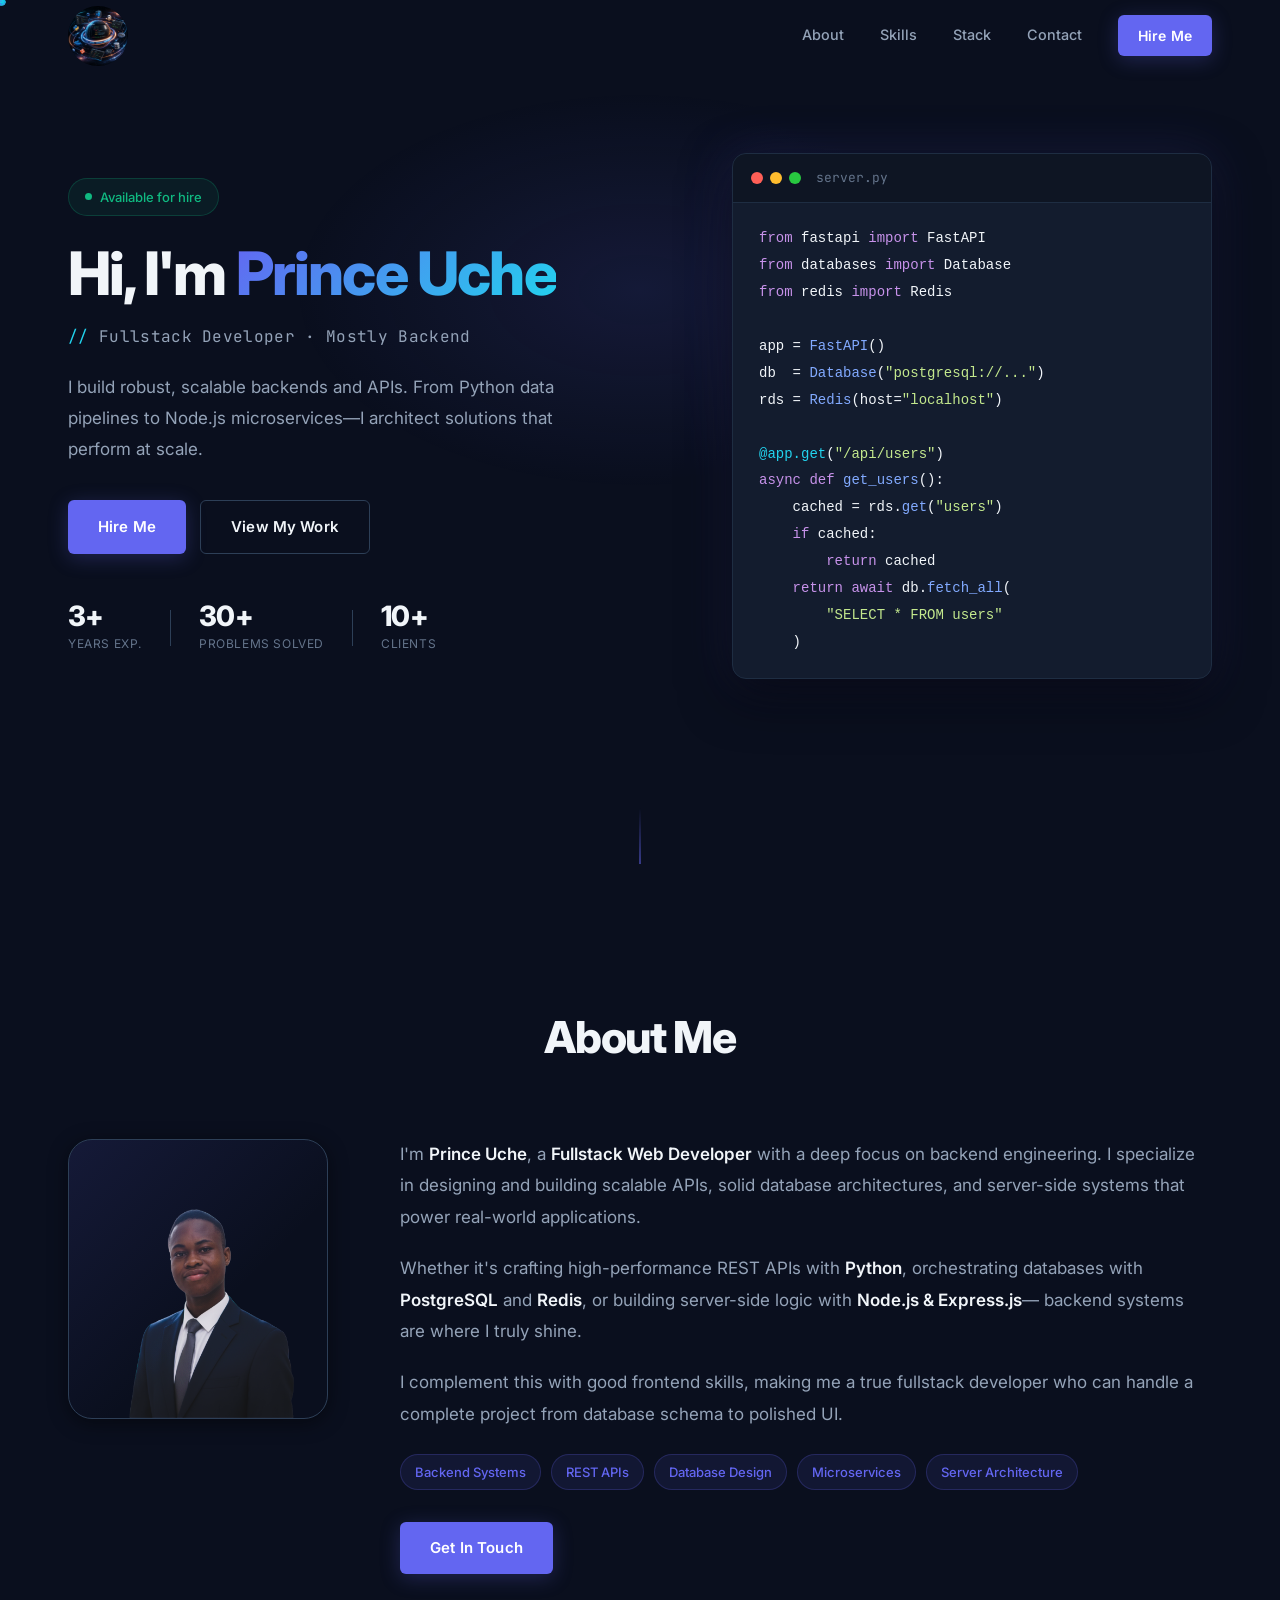
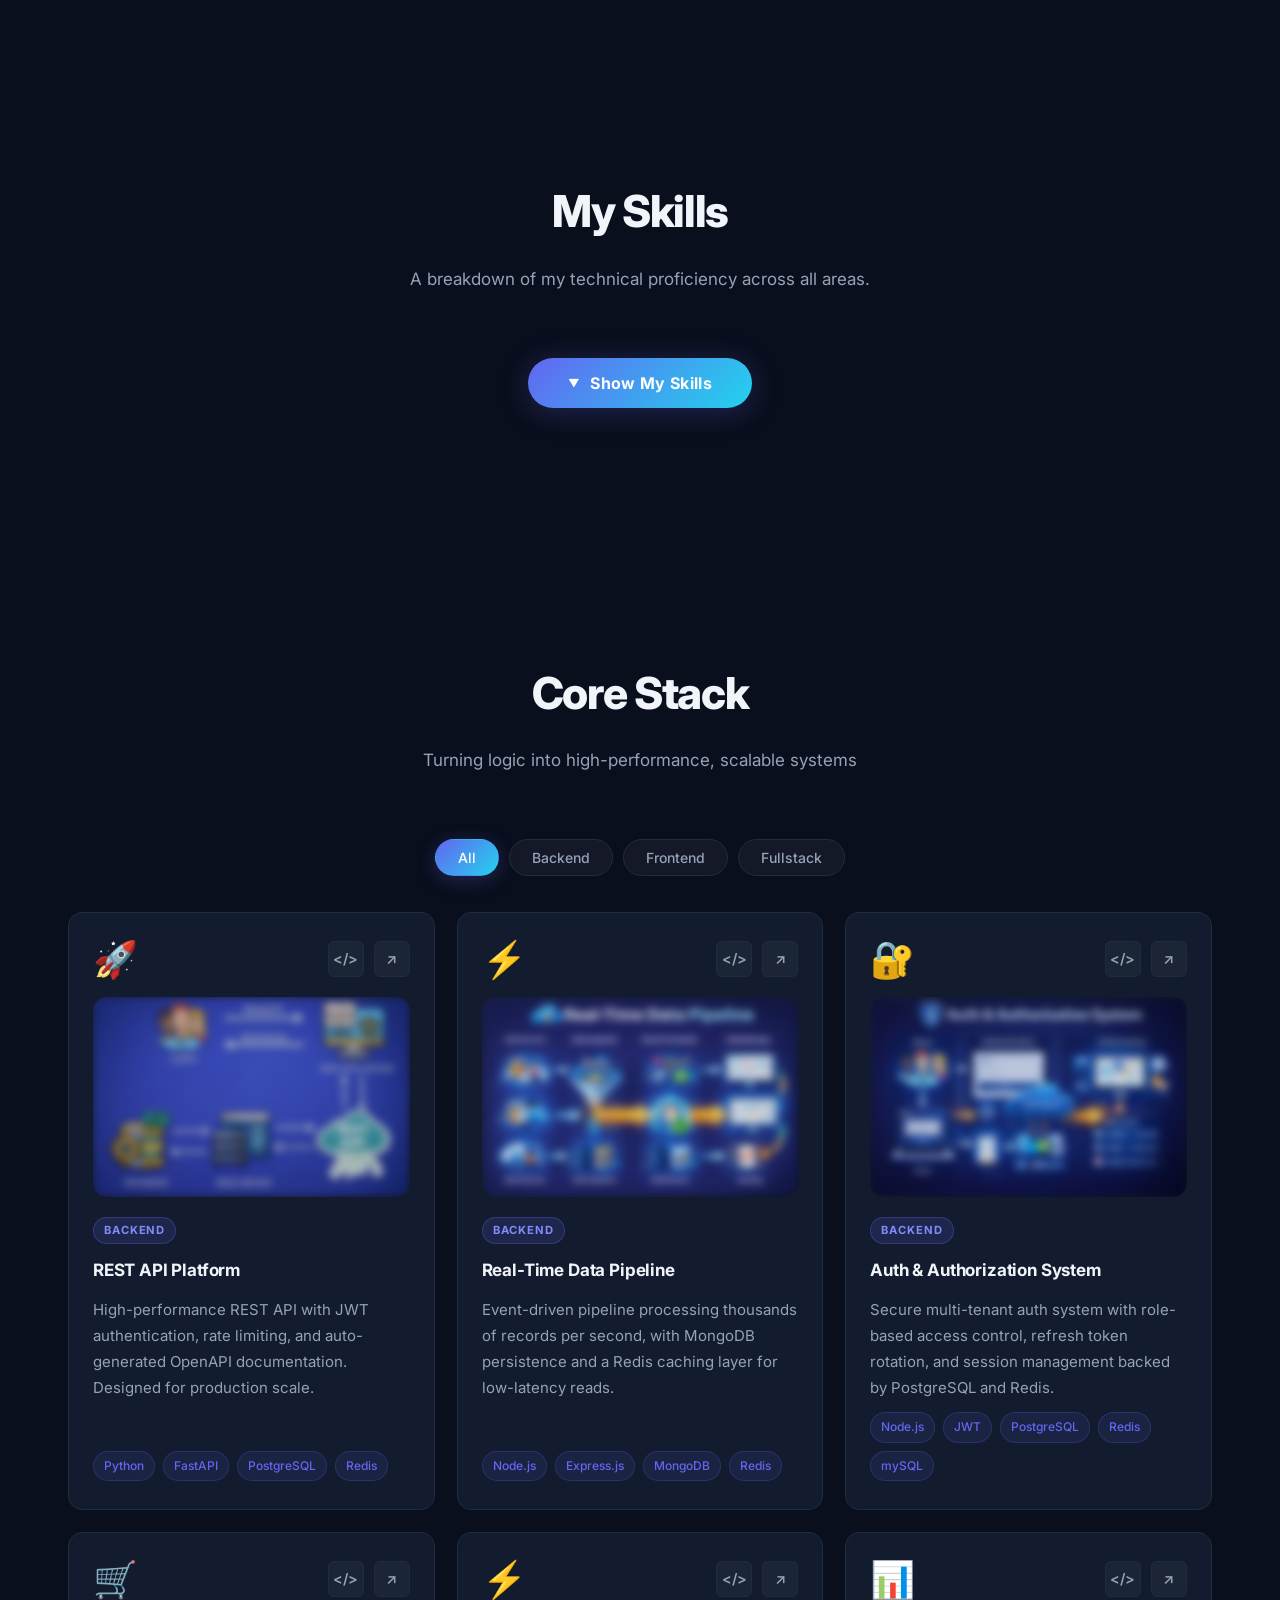
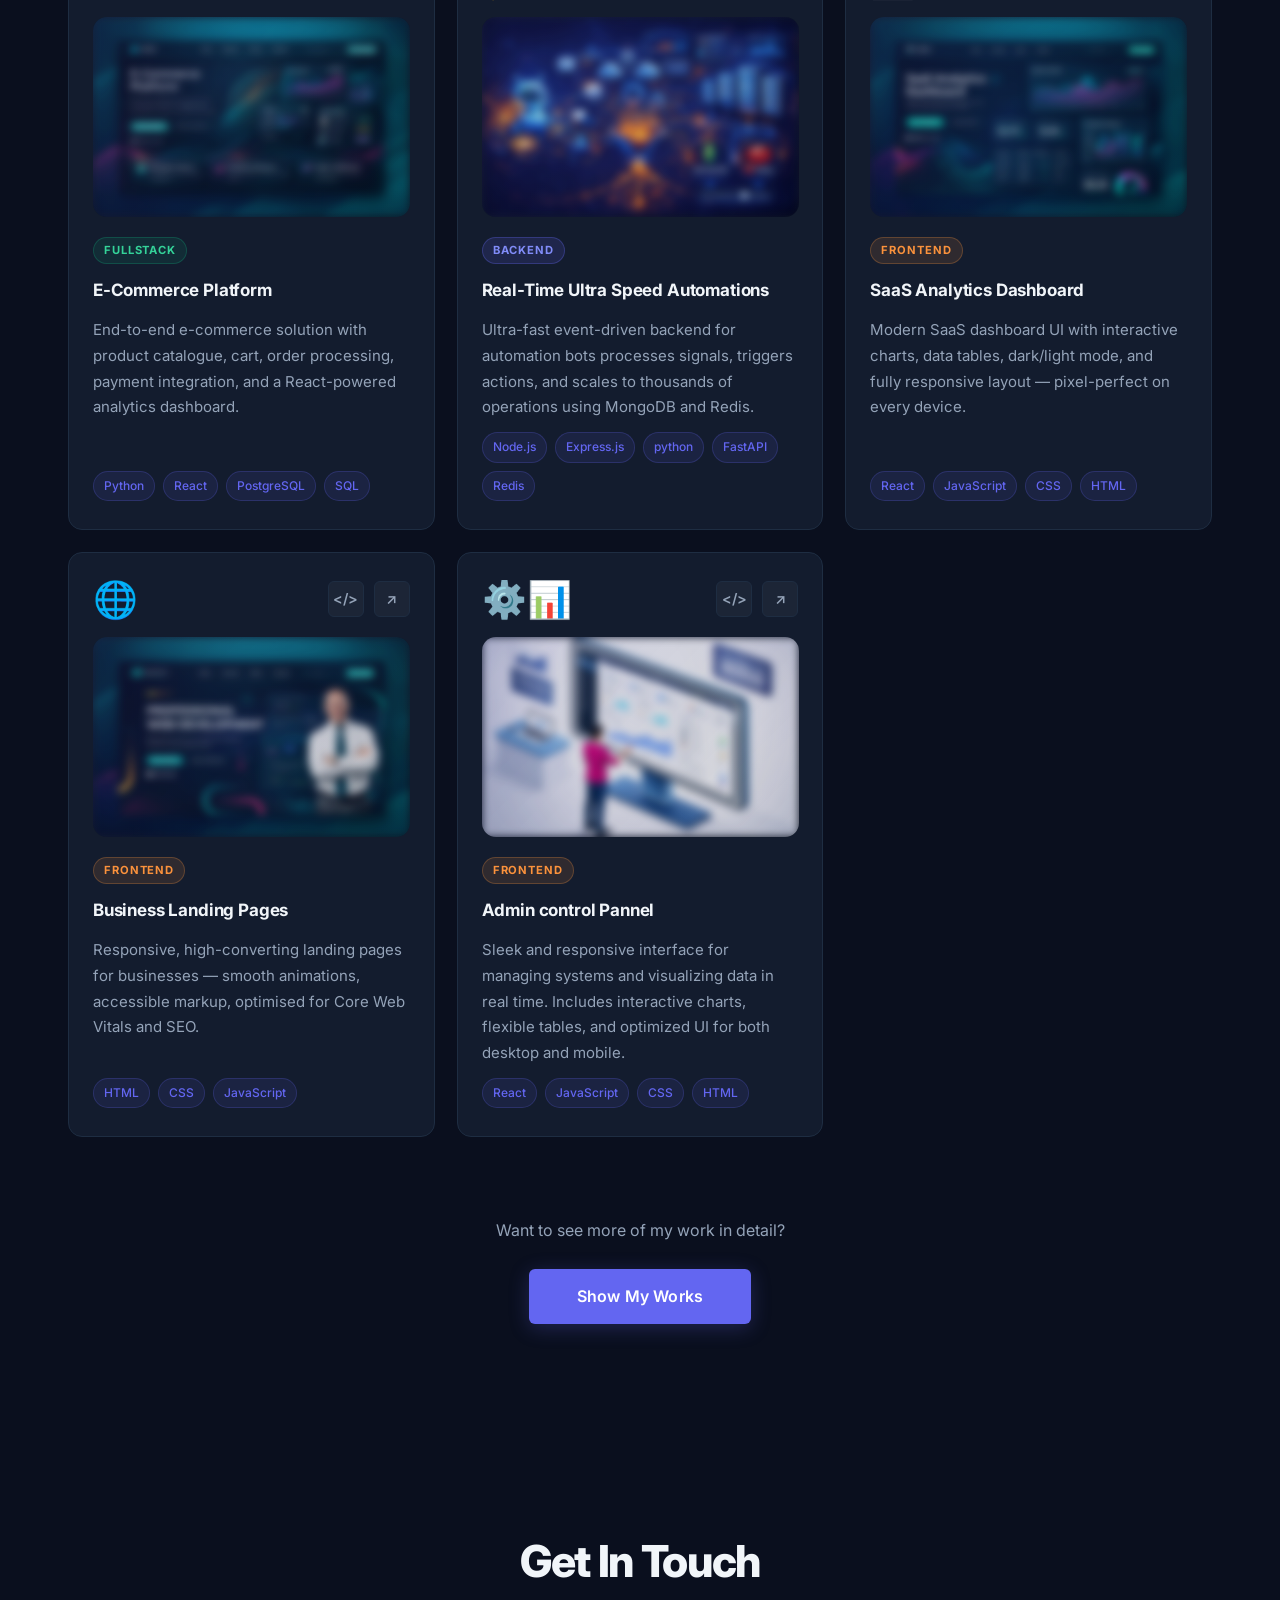
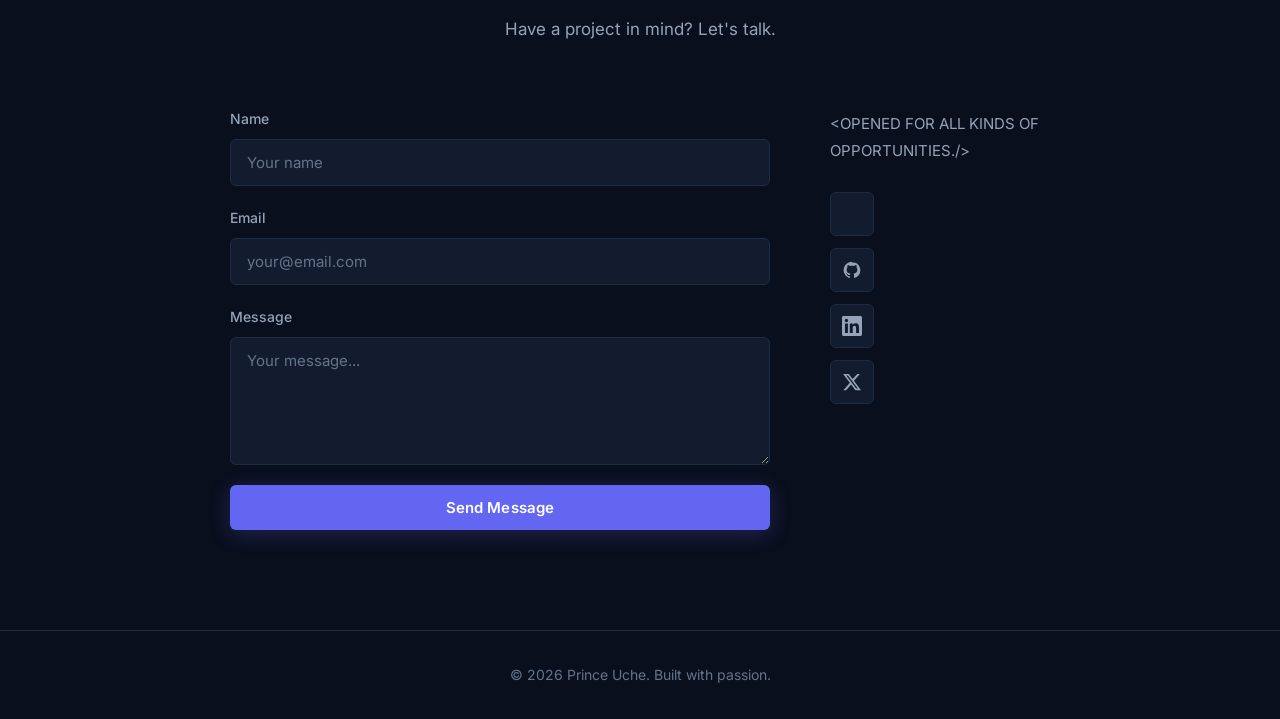
==== portfolio/index.html @ e4d20f35 "Add files via upload" ====
<!DOCTYPE html>
<html lang="en">
<head>
  <meta charset="UTF-8" />
  <meta name="viewport" content="width=device-width, initial-scale=1.0" />
  <title>Prince Uche | Fullstack Developer</title>
  <link rel="preconnect" href="https://fonts.googleapis.com" />
  <link rel="preconnect" href="https://fonts.gstatic.com" crossorigin />
  <link href="https://fonts.googleapis.com/css2?family=Inter:wght@300;400;500;600;700;800;900&family=JetBrains+Mono:wght@400;500;600&display=swap" rel="stylesheet" />
  <link rel="stylesheet" href="styles.css" />
</head>
<body>
  <!-- Blockchain Background Canvas (Full Page) -->
  <canvas id="blockchainCanvas" class="blockchain-bg" aria-hidden="true"></canvas>

  <!-- Global SVG gradient (referenced by all skill rings in the page) -->
  <svg width="0" height="0" style="position:absolute;overflow:hidden" aria-hidden="true">
    <defs>
      <linearGradient id="skillGradient" x1="0%" y1="0%" x2="100%" y2="0%">
        <stop offset="0%" stop-color="#6366F1" />
        <stop offset="100%" stop-color="#22D3EE" />
      </linearGradient>
    </defs>
  </svg>

  <!-- Toast -->
  <div class="toast" id="toast"></div>

  <!-- ======================== NAVBAR ======================== -->
  <nav class="navbar" id="navbar" role="navigation" aria-label="Main navigation">
    <div class="nav-container">
      <a href="pic/logo.png" class="nav-logo" aria-label="Home">
        <span class="logo-name"><img src="./pic/logo.png"></span><span class="logo-bracket"></span>
      </a>
      <div class="nav-links" id="navLinks">
        <a href="#about"    class="nav-link">About</a>
        <a href="#skills"   class="nav-link">Skills</a>
        <a href="#projects" class="nav-link">Stack</a>
        <a href="#contact"  class="nav-link">Contact</a>
        <a href="#contact"  class="btn btn-primary btn-sm">Hire Me</a>
      </div>
      <button class="hamburger" id="hamburger" aria-label="Toggle menu" aria-expanded="false">
        <span></span><span></span><span></span>
      </button>
    </div>
  </nav>

  <!-- ======================== HERO ======================== -->
  <section id="hero" class="hero" aria-label="Hero">
    <div class="hero-glow"    aria-hidden="true"></div>
    <div class="container hero-inner">

      <div class="hero-content">
        <div class="hero-badge">
          <span class="badge-dot" aria-hidden="true"></span>
          Available for hire
        </div>
        <h1 class="hero-title">
          Hi, I'm <span class="gradient-text">Prince Uche</span>
        </h1>
        <p class="hero-subtitle font-mono">
          <span class="text-accent">// </span>Fullstack Developer &middot; Mostly Backend
        </p>
        <p class="hero-desc">
          I build robust, scalable backends and APIs. From Python data pipelines to
          Node.js microservices&mdash;I architect solutions that perform at scale.
        </p>
        <div class="hero-actions">
          <a href="#contact"  class="btn btn-primary">Hire Me</a>
          <a href="./works.html" class="btn btn-outline">View My Work</a>
        </div>
        <div class="hero-stats">
          <div class="stat">
            <span class="stat-num">3+</span>
            <span class="stat-label">Years Exp.</span>
          </div>
          <div class="stat-divider" aria-hidden="true"></div>
          <div class="stat">
            <span class="stat-num">30+</span>
            <span class="stat-label">Problems solved</span>
          </div>
          <div class="stat-divider" aria-hidden="true"></div>
          <div class="stat">
            <span class="stat-num">10+</span>
            <span class="stat-label">Clients</span>
          </div>
        </div>
      </div>

      <div class="hero-visual" aria-hidden="true">
        <div class="code-window">
          <div class="code-header">
            <span class="dot dot-red"></span>
            <span class="dot dot-yellow"></span>
            <span class="dot dot-green"></span>
            <span class="code-filename">server.py</span>
          </div>
          <pre class="code-body"><code><span class="ck">from</span> fastapi <span class="ck">import</span> FastAPI
<span class="ck">from</span> databases <span class="ck">import</span> Database
<span class="ck">from</span> redis <span class="ck">import</span> Redis

app = <span class="cf">FastAPI</span>()
db  = <span class="cf">Database</span>(<span class="cs">"postgresql://..."</span>)
rds = <span class="cf">Redis</span>(host=<span class="cs">"localhost"</span>)

<span class="cd">@app.get</span>(<span class="cs">"/api/users"</span>)
<span class="ck">async def</span> <span class="cf">get_users</span>():
    cached = rds.<span class="cf">get</span>(<span class="cs">"users"</span>)
    <span class="ck">if</span> cached:
        <span class="ck">return</span> cached
    <span class="ck">return await</span> db.<span class="cf">fetch_all</span>(
        <span class="cs">"SELECT * FROM users"</span>
    )</code></pre>
        </div>
      </div>
    </div>
    <div class="scroll-indicator" aria-hidden="true"><span></span></div>
  </section>

  <!-- ======================== ABOUT ======================== -->
  <section id="about" class="about reveal" aria-labelledby="about-heading">
    <div class="container">
      <div class="section-header">
        <h2 class="section-title" id="about-heading">About Me</h2>
      </div>
      <div class="about-grid">
        <div class="about-avatar">
          <div class="avatar-wrapper">
            <img src="pic/profile-pic (1).png" alt="Prince Uche profile photo" />
            <div class="avatar-glow" aria-hidden="true"></div>
          </div>
        </div>
        <div class="about-content">
          <p class="about-text">
            I'm <strong>Prince Uche</strong>, a <strong>Fullstack Web Developer</strong> with a deep focus on backend
            engineering. I specialize in designing and building scalable APIs, solid database
            architectures, and server-side systems that power real-world applications.
          </p>
          <p class="about-text">
            Whether it's crafting high-performance REST APIs with <strong>Python</strong>,
            orchestrating databases with <strong>PostgreSQL</strong> and <strong>Redis</strong>,
            or building server-side logic with <strong>Node.js &amp; Express.js</strong>&mdash;
            backend systems are where I truly shine.
          </p>
          <p class="about-text">
            I complement this with good frontend skills, making me a true fullstack developer
            who can handle a complete project from database schema to polished UI.
          </p>
          <div class="about-tags">
            <span class="tag">Backend Systems</span>
            <span class="tag">REST APIs</span>
            <span class="tag">Database Design</span>
            <span class="tag">Microservices</span>
            <span class="tag">Server Architecture</span>
          </div>
          <a href="#contact" class="btn btn-primary" style="margin-top:2rem;">Get In Touch</a>
        </div>
      </div>
    </div>
  </section>

  <!-- ======================== SKILLS ======================== -->
  <section id="skills" class="skills reveal" aria-labelledby="skills-heading">
    <div class="container">
      <div class="section-header">
        <h2 class="section-title" id="skills-heading">My Skills</h2>
        <p class="section-desc">A breakdown of my technical proficiency across all areas.</p>
      </div>

      <div class="skills-toggle-wrapper">
        <button class="btn btn-toggle" id="skillsToggle" aria-expanded="false" aria-controls="skillsContainer">
          <span class="toggle-icon" aria-hidden="true">&#9660;</span>
          Show My Skills
        </button>
      </div>

      <div class="skills-container" id="skillsContainer" aria-hidden="true">

        <!-- Filter Tabs -->
        <div class="skill-filters" role="tablist" aria-label="Filter skills by category">
          <button class="skill-filter active" data-filter="all"      role="tab" aria-selected="true" >All</button>
          <button class="skill-filter"         data-filter="backend"  role="tab" aria-selected="false">Backend</button>
          <button class="skill-filter"         data-filter="database" role="tab" aria-selected="false">Database</button>
          <button class="skill-filter"         data-filter="frontend" role="tab" aria-selected="false">Frontend</button>
          <button class="skill-filter"         data-filter="framework" role="tab" aria-selected="false">Frameworks</button>
        </div>

        <!-- Skill Cards -->
        <div class="skill-cards" id="skillCards">

          <!-- ===== Backend & Languages ===== -->
          <div class="skill-card" data-category="backend" style="--i:0" aria-label="Python, 95%">
            <span class="skill-cat-badge badge-backend">Backend</span>
            <div class="skill-ring-wrap">
              <svg class="skill-ring-svg" viewBox="0 0 120 120" aria-hidden="true">
                <circle class="ring-track" cx="60" cy="60" r="50"/>
                <circle class="ring-fill"  cx="60" cy="60" r="50" data-percent="95" stroke="url(#skillGradient)"/>
              </svg>
              <div class="skill-logo">
                <img src="https://cdn.jsdelivr.net/gh/devicons/devicon@latest/icons/python/python-original.svg"
                     alt="Python" width="56" height="56" loading="lazy"/>
              </div>
            </div>
            <div class="skill-card-info">
              <span class="skill-card-name">Python</span>
              <span class="skill-card-pct">95%</span>
            </div>
          </div>

          <div class="skill-card" data-category="framework" style="--i:1" aria-label="Node.js, 89%">
            <span class="skill-cat-badge badge-framework">Framework</span>
            <div class="skill-ring-wrap">
              <svg class="skill-ring-svg" viewBox="0 0 120 120" aria-hidden="true">
                <circle class="ring-track" cx="60" cy="60" r="50"/>
                <circle class="ring-fill"  cx="60" cy="60" r="50" data-percent="89" stroke="url(#skillGradient)"/>
              </svg>
              <div class="skill-logo">
                <img src="https://cdn.jsdelivr.net/gh/devicons/devicon@latest/icons/nodejs/nodejs-original.svg"
                     alt="Node.js" width="56" height="56" loading="lazy"/>
              </div>
            </div>
            <div class="skill-card-info">
              <span class="skill-card-name">Node.js</span>
              <span class="skill-card-pct">89%</span>
            </div>
          </div>

          <div class="skill-card" data-category="framework" style="--i:2" aria-label="Express.js, 89%">
            <span class="skill-cat-badge badge-framework">Framework</span>
            <div class="skill-ring-wrap">
              <svg class="skill-ring-svg" viewBox="0 0 120 120" aria-hidden="true">
                <circle class="ring-track" cx="60" cy="60" r="50"/>
                <circle class="ring-fill"  cx="60" cy="60" r="50" data-percent="89" stroke="url(#skillGradient)"/>
              </svg>
              <div class="skill-logo logo-dark-wrap">
                <img src="https://cdn.jsdelivr.net/gh/devicons/devicon@latest/icons/express/express-original.svg"
                     alt="Express.js" width="56" height="56" class="logo-invert" loading="lazy"/>
              </div>
            </div>
            <div class="skill-card-info">
              <span class="skill-card-name">Express.js</span>
              <span class="skill-card-pct">89%</span>
            </div>
          </div>

          <div class="skill-card" data-category="backend" style="--i:3" aria-label="JavaScript, 88%">
            <span class="skill-cat-badge badge-backend">Backend</span>
            <div class="skill-ring-wrap">
              <svg class="skill-ring-svg" viewBox="0 0 120 120" aria-hidden="true">
                <circle class="ring-track" cx="60" cy="60" r="50"/>
                <circle class="ring-fill"  cx="60" cy="60" r="50" data-percent="70" stroke="url(#skillGradient)"/>
              </svg>
              <div class="skill-logo">
                <img src="https://cdn.jsdelivr.net/gh/devicons/devicon@latest/icons/php/php-original.svg"
                     alt="JavaScript" width="56" height="56" loading="lazy"/>
              </div>
            </div>
            <div class="skill-card-info">
              <span class="skill-card-name">php</span>
              <span class="skill-card-pct">70%</span>
            </div>
          </div>

          <div class="skill-card" data-category="backend" style="--i:3" aria-label="JavaScript, 88%">
            <span class="skill-cat-badge badge-backend">Backend</span>
            <div class="skill-ring-wrap">
              <svg class="skill-ring-svg" viewBox="0 0 120 120" aria-hidden="true">
                <circle class="ring-track" cx="60" cy="60" r="50"/>
                <circle class="ring-fill"  cx="60" cy="60" r="50" data-percent="88" stroke="url(#skillGradient)"/>
              </svg>
              <div class="skill-logo">
                <img src="https://cdn.jsdelivr.net/gh/devicons/devicon@latest/icons/javascript/javascript-original.svg"
                     alt="JavaScript" width="56" height="56" loading="lazy"/>
              </div>
            </div>
            <div class="skill-card-info">
              <span class="skill-card-name">JavaScript</span>
              <span class="skill-card-pct">88%</span>
            </div>
          </div>

          <div class="skill-card" data-category="backend" style="--i:3" aria-label="JavaScript, 88%">
            <span class="skill-cat-badge badge-backend">Backend</span>
            <div class="skill-ring-wrap">
              <svg class="skill-ring-svg" viewBox="0 0 120 120" aria-hidden="true">
                <circle class="ring-track" cx="60" cy="60" r="50"/>
                <circle class="ring-fill"  cx="60" cy="60" r="50" data-percent="70" stroke="url(#skillGradient)"/>
              </svg>
              <div class="skill-logo">
                <img src="https://cdn.jsdelivr.net/gh/devicons/devicon@latest/icons/rust/rust-original.svg"
                     alt="JavaScript" width="56" height="56" loading="lazy"/>
              </div>
            </div>
            <div class="skill-card-info">
              <span class="skill-card-name">Rust</span>
              <span class="skill-card-pct">70%</span>
            </div>
          </div>

          <!-- ===== Databases ===== -->
          <div class="skill-card" data-category="database" style="--i:4" aria-label="SQL, 100%">
            <span class="skill-cat-badge badge-database">Database</span>
            <div class="skill-ring-wrap">
              <svg class="skill-ring-svg" viewBox="0 0 120 120" aria-hidden="true">
                <circle class="ring-track" cx="60" cy="60" r="50"/>
                <circle class="ring-fill"  cx="60" cy="60" r="50" data-percent="100" stroke="url(#skillGradient)"/>
              </svg>
              <div class="skill-logo">
                <!-- Inline SVG database-cylinder icon for generic SQL -->
                <svg class="sql-db-icon" xmlns="http://www.w3.org/2000/svg" viewBox="0 0 56 56" width="56" height="56" aria-label="SQL Database icon">
                  <defs>
                    <linearGradient id="sqlDbGrad" x1="0%" y1="0%" x2="0%" y2="100%">
                      <stop offset="0%"   stop-color="#5DADE2"/>
                      <stop offset="100%" stop-color="#1a5276"/>
                    </linearGradient>
                  </defs>
                  <!-- Cylinder body -->
                  <rect x="5" y="14" width="46" height="30" rx="2" fill="url(#sqlDbGrad)"/>
                  <!-- Top cap -->
                  <ellipse cx="28" cy="14" rx="23" ry="6.5" fill="#7EC8E3"/>
                  <!-- Mid rings -->
                  <ellipse cx="28" cy="25" rx="23" ry="5.5" fill="none" stroke="rgba(255,255,255,0.25)" stroke-width="1.5"/>
                  <ellipse cx="28" cy="35" rx="23" ry="5.5" fill="none" stroke="rgba(255,255,255,0.25)" stroke-width="1.5"/>
                  <!-- Bottom cap -->
                  <ellipse cx="28" cy="44" rx="23" ry="6.5" fill="#2471A3"/>
                </svg>
              </div>
            </div>
            <div class="skill-card-info">
              <span class="skill-card-name">SQL</span>
              <span class="skill-card-pct">100%</span>
            </div>
          </div>

          <div class="skill-card" data-category="database" style="--i:5" aria-label="PostgreSQL, 97%">
            <span class="skill-cat-badge badge-database">Database</span>
            <div class="skill-ring-wrap">
              <svg class="skill-ring-svg" viewBox="0 0 120 120" aria-hidden="true">
                <circle class="ring-track" cx="60" cy="60" r="50"/>
                <circle class="ring-fill"  cx="60" cy="60" r="50" data-percent="97" stroke="url(#skillGradient)"/>
              </svg>
              <div class="skill-logo">
                <img src="https://cdn.jsdelivr.net/gh/devicons/devicon@latest/icons/postgresql/postgresql-original.svg"
                     alt="PostgreSQL" width="56" height="56" loading="lazy"/>
              </div>
            </div>
            <div class="skill-card-info">
              <span class="skill-card-name">PostgreSQL</span>
              <span class="skill-card-pct">97%</span>
            </div>
          </div>

          <div class="skill-card" data-category="database" style="--i:6" aria-label="MongoDB, 90%">
            <span class="skill-cat-badge badge-database">Database</span>
            <div class="skill-ring-wrap">
              <svg class="skill-ring-svg" viewBox="0 0 120 120" aria-hidden="true">
                <circle class="ring-track" cx="60" cy="60" r="50"/>
                <circle class="ring-fill"  cx="60" cy="60" r="50" data-percent="90" stroke="url(#skillGradient)"/>
              </svg>
              <div class="skill-logo">
                <img src="https://cdn.jsdelivr.net/gh/devicons/devicon@latest/icons/mongodb/mongodb-original.svg"
                     alt="MongoDB" width="56" height="56" loading="lazy"/>
              </div>
            </div>
            <div class="skill-card-info">
              <span class="skill-card-name">MongoDB</span>
              <span class="skill-card-pct">90%</span>
            </div>
          </div>

          <div class="skill-card" data-category="database" style="--i:7" aria-label="Redis, 80%">
            <span class="skill-cat-badge badge-database">Database</span>
            <div class="skill-ring-wrap">
              <svg class="skill-ring-svg" viewBox="0 0 120 120" aria-hidden="true">
                <circle class="ring-track" cx="60" cy="60" r="50"/>
                <circle class="ring-fill"  cx="60" cy="60" r="50" data-percent="80" stroke="url(#skillGradient)"/>
              </svg>
              <div class="skill-logo">
                <img src="https://cdn.jsdelivr.net/gh/devicons/devicon@latest/icons/redis/redis-original.svg"
                     alt="Redis" width="56" height="56" loading="lazy"/>
              </div>
            </div>
            <div class="skill-card-info">
              <span class="skill-card-name">Redis</span>
              <span class="skill-card-pct">80%</span>
            </div>
          </div>

          <div class="skill-card" data-category="database" style="--i:7" aria-label="Redis, 80%">
            <span class="skill-cat-badge badge-database">Database</span>
            <div class="skill-ring-wrap">
              <svg class="skill-ring-svg" viewBox="0 0 120 120" aria-hidden="true">
                <circle class="ring-track" cx="60" cy="60" r="50"/>
                <circle class="ring-fill"  cx="60" cy="60" r="50" data-percent="96" stroke="url(#skillGradient)"/>
              </svg>
              <div class="skill-logo">
                <img src="https://cdn.jsdelivr.net/gh/devicons/devicon@latest/icons/mysql/mysql-original.svg"
                     alt="Redis" width="56" height="56" loading="lazy"/>
              </div>
            </div>
            <div class="skill-card-info">
              <span class="skill-card-name">mySQL</span>
              <span class="skill-card-pct">96%</span>
            </div>
          </div>

          <!-- ===== Frontend ===== -->
          <div class="skill-card" data-category="frontend" style="--i:8" aria-label="HTML, 97%">
            <span class="skill-cat-badge badge-frontend">Frontend</span>
            <div class="skill-ring-wrap">
              <svg class="skill-ring-svg" viewBox="0 0 120 120" aria-hidden="true">
                <circle class="ring-track" cx="60" cy="60" r="50"/>
                <circle class="ring-fill"  cx="60" cy="60" r="50" data-percent="97" stroke="url(#skillGradient)"/>
              </svg>
              <div class="skill-logo">
                <img src="https://cdn.jsdelivr.net/gh/devicons/devicon@latest/icons/html5/html5-original.svg"
                     alt="HTML" width="56" height="56" loading="lazy"/>
              </div>
            </div>
            <div class="skill-card-info">
              <span class="skill-card-name">HTML</span>
              <span class="skill-card-pct">97%</span>
            </div>
          </div>

          <div class="skill-card" data-category="frontend" style="--i:9" aria-label="CSS, 91%">
            <span class="skill-cat-badge badge-frontend">Frontend</span>
            <div class="skill-ring-wrap">
              <svg class="skill-ring-svg" viewBox="0 0 120 120" aria-hidden="true">
                <circle class="ring-track" cx="60" cy="60" r="50"/>
                <circle class="ring-fill"  cx="60" cy="60" r="50" data-percent="91" stroke="url(#skillGradient)"/>
              </svg>
              <div class="skill-logo">
                <img src="https://cdn.jsdelivr.net/gh/devicons/devicon@latest/icons/css3/css3-original.svg"
                     alt="CSS" width="56" height="56" loading="lazy"/>
              </div>
            </div>
            <div class="skill-card-info">
              <span class="skill-card-name">CSS</span>
              <span class="skill-card-pct">86%</span>
            </div>
          </div>

          <div class="skill-card" data-category="framework" style="--i:10" aria-label="React, 88%">
            <span class="skill-cat-badge badge-framework">Framework</span>
            <div class="skill-ring-wrap">
              <svg class="skill-ring-svg" viewBox="0 0 120 120" aria-hidden="true">
                <circle class="ring-track" cx="60" cy="60" r="50"/>
                <circle class="ring-fill"  cx="60" cy="60" r="50" data-percent="88" stroke="url(#skillGradient)"/>
              </svg>
              <div class="skill-logo">
                <img src="https://cdn.jsdelivr.net/gh/devicons/devicon@latest/icons/react/react-original.svg"
                     alt="React" width="56" height="56" class="logo-react" loading="lazy"/>
              </div>
            </div>
            <div class="skill-card-info">
              <span class="skill-card-name">React</span>
              <span class="skill-card-pct">88%</span>
            </div>
          </div>

          <div class="skill-card" data-category="framework" style="--i:11" aria-label="FastAPI, 85%">
            <span class="skill-cat-badge badge-framework">Framework</span>
            <div class="skill-ring-wrap">
              <svg class="skill-ring-svg" viewBox="0 0 120 120" aria-hidden="true">
                <circle class="ring-track" cx="60" cy="60" r="50"/>
                <circle class="ring-fill"  cx="60" cy="60" r="50" data-percent="85" stroke="url(#skillGradient)"/>
              </svg>
              <div class="skill-logo">
                <img src="https://cdn.jsdelivr.net/gh/devicons/devicon@latest/icons/fastapi/fastapi-original.svg"
                     alt="FastAPI" width="56" height="56" loading="lazy"/>
              </div>
            </div>
            <div class="skill-card-info">
              <span class="skill-card-name">FastAPI</span>
              <span class="skill-card-pct">85%</span>
            </div>
          </div>

          <div class="skill-card" data-category="framework" style="--i:12" aria-label="Azure, 78%">
            <span class="skill-cat-badge badge-framework">Framework</span>
            <div class="skill-ring-wrap">
              <svg class="skill-ring-svg" viewBox="0 0 120 120" aria-hidden="true">
                <circle class="ring-track" cx="60" cy="60" r="50"/>
                <circle class="ring-fill"  cx="60" cy="60" r="50" data-percent="78" stroke="url(#skillGradient)"/>
              </svg>
              <div class="skill-logo">
                <img src="https://cdn.jsdelivr.net/gh/devicons/devicon@latest/icons/azure/azure-original.svg"
                     alt="Azure" width="56" height="56" loading="lazy"/>
              </div>
            </div>
            <div class="skill-card-info">
              <span class="skill-card-name">Azure</span>
              <span class="skill-card-pct">78%</span>
            </div>
          </div>

          <div class="skill-card" data-category="framework" style="--i:13" aria-label="Tokio, 72%">
            <span class="skill-cat-badge badge-framework">Framework</span>
            <div class="skill-ring-wrap">
              <svg class="skill-ring-svg" viewBox="0 0 120 120" aria-hidden="true">
                <circle class="ring-track" cx="60" cy="60" r="50"/>
                <circle class="ring-fill"  cx="60" cy="60" r="50" data-percent="72" stroke="url(#skillGradient)"/>
              </svg>
              <div class="skill-logo">
                <img src="https://cdn.jsdelivr.net/gh/devicons/devicon@latest/icons/rust/rust-original.svg"
                     alt="Tokio" width="56" height="56" loading="lazy"/>
              </div>
            </div>
            <div class="skill-card-info">
              <span class="skill-card-name">Tokio</span>
              <span class="skill-card-pct">72%</span>
            </div>
          </div>

        </div><!-- /#skillCards -->
      </div><!-- /#skillsContainer -->
    </div>
  </section>

  <!-- ======================== Stacks ======================== -->
  <section id="projects" class="projects reveal" aria-labelledby="projects-heading">
    <div class="container">
      <div class="section-header">
        <h2 class="section-title" id="projects-heading">Core Stack</h2>
        <p class="section-desc">Turning logic into high-performance, scalable systems</p>
      </div>

      <!-- Project Filter Tabs -->
      <div class="project-filters" role="tablist" aria-label="Filter projects by type">
        <button class="project-filter active" data-filter="all"       role="tab" aria-selected="true" >All</button>
        <button class="project-filter"         data-filter="backend"  role="tab" aria-selected="false">Backend</button>
        <button class="project-filter"         data-filter="frontend" role="tab" aria-selected="false">Frontend</button>
        <button class="project-filter"         data-filter="fullstack"role="tab" aria-selected="false">Fullstack</button>
      </div>

      <div class="projects-grid" id="projectsGrid">

        <!-- ===== BACKEND ===== -->
        <article class="project-card" data-category="backend">
          <div class="project-header">
            <span class="project-icon" aria-hidden="true">🚀</span>
            <div class="project-links">
              <a href="#" class="project-link" title="View source code" aria-label="Source code">&lt;/&gt;</a>
              <a href="#" class="project-link" title="Live demo"        aria-label="Live demo">↗</a>
            </div>
          </div>
          <div class="project-img">
            <img src="pic/restapi.png" alt="">
          </div>
          <span class="project-category-badge backend-proj">Backend</span>
          <h3 class="project-title">REST API Platform</h3>
          <p class="project-desc">
            High-performance REST API with JWT authentication, rate limiting, and
            auto-generated OpenAPI documentation. Designed for production scale.
          </p>
          <div class="project-tags">
            <span class="tag tag-sm">Python</span>
            <span class="tag tag-sm">FastAPI</span>
            <span class="tag tag-sm">PostgreSQL</span>
            <span class="tag tag-sm">Redis</span>
          </div>
        </article>

        <article class="project-card" data-category="backend">
          <div class="project-header">
            <span class="project-icon" aria-hidden="true">⚡</span>
            <div class="project-links">
              <a href="#" class="project-link" title="View source code" aria-label="Source code">&lt;/&gt;</a>
              <a href="#" class="project-link" title="Live demo"        aria-label="Live demo">↗</a>
            </div>
          </div>
          <div class="project-img">
            <img src="pic/data-pipeline.png" alt="">
          </div>
          <span class="project-category-badge backend-proj">Backend</span>
          <h3 class="project-title">Real-Time Data Pipeline</h3>
          <p class="project-desc">
            Event-driven pipeline processing thousands of records per second,
            with MongoDB persistence and a Redis caching layer for low-latency reads.
          </p>
          <div class="project-tags">
            <span class="tag tag-sm">Node.js</span>
            <span class="tag tag-sm">Express.js</span>
            <span class="tag tag-sm">MongoDB</span>
            <span class="tag tag-sm">Redis</span>
          </div>
        </article>

        <article class="project-card" data-category="backend">
          <div class="project-header">
            <span class="project-icon" aria-hidden="true">🔐</span>
            <div class="project-links">
              <a href="#" class="project-link" title="View source code" aria-label="Source code">&lt;/&gt;</a>
              <a href="#" class="project-link" title="Live demo"        aria-label="Live demo">↗</a>
            </div>
          </div>
          <div class="project-img">
            <img src="pic/auth.png" alt="">
          </div>
          <span class="project-category-badge backend-proj">Backend</span>
          <h3 class="project-title">Auth &amp; Authorization System</h3>
          <p class="project-desc">
            Secure multi-tenant auth system with role-based access control, refresh
            token rotation, and session management backed by PostgreSQL and Redis.
          </p>
          <div class="project-tags">
            <span class="tag tag-sm">Node.js</span>
            <span class="tag tag-sm">JWT</span>
            <span class="tag tag-sm">PostgreSQL</span>
            <span class="tag tag-sm">Redis</span>
            <span class="tag tag-sm">mySQL</span>
          </div>
        </article>

        <!-- ===== FULLSTACK ===== -->
        <article class="project-card" data-category="fullstack">
          <div class="project-header">
            <span class="project-icon" aria-hidden="true">🛒</span>
            <div class="project-links">
              <a href="#" class="project-link" title="View source code" aria-label="Source code">&lt;/&gt;</a>
              <a href="#" class="project-link" title="Live demo"        aria-label="Live demo">↗</a>
            </div>
          </div>
          <div class="project-img">
            <img src="pic/e-corme.png" alt="">
          </div>
          <span class="project-category-badge fullstack-proj">Fullstack</span>
          <h3 class="project-title">E-Commerce Platform</h3>
          <p class="project-desc">
            End-to-end e-commerce solution with product catalogue, cart, order
            processing, payment integration, and a React-powered analytics dashboard.
          </p>
          <div class="project-tags">
            <span class="tag tag-sm">Python</span>
            <span class="tag tag-sm">React</span>
            <span class="tag tag-sm">PostgreSQL</span>
            <span class="tag tag-sm">SQL</span>
          </div>
        </article>
        <article class="project-card" data-category="backend">
          <div class="project-header">
            <span class="project-icon" aria-hidden="true">⚡</span>
            <div class="project-links">
              <a href="#" class="project-link" title="View source code" aria-label="Source code">&lt;/&gt;</a>
              <a href="#" class="project-link" title="Live demo"        aria-label="Live demo">↗</a>
            </div>
          </div>
          <div class="project-img">
            <img src="pic/bot.png" alt="">
          </div>
          <span class="project-category-badge backend-proj">Backend</span>
          <h3 class="project-title">Real-Time Ultra Speed Automations</h3>
          <p class="project-desc">
           Ultra-fast event-driven backend for automation bots processes signals, triggers actions, and scales to thousands of operations using MongoDB and Redis.
          </p>
          <div class="project-tags">
            <span class="tag tag-sm">Node.js</span>
            <span class="tag tag-sm">Express.js</span>
            <span class="tag tag-sm">python</span>
            <span class="tag tag-sm">FastAPI</span>
            <span class="tag tag-sm">Redis</span>
          </div>
        </article>

        <!-- ===== FRONTEND ===== -->
        <article class="project-card" data-category="frontend">
          <div class="project-header">
            <span class="project-icon" aria-hidden="true">📊</span>
            <div class="project-links">
              <a href="#" class="project-link" title="View source code" aria-label="Source code">&lt;/&gt;</a>
              <a href="#" class="project-link" title="Live demo"        aria-label="Live demo">↗</a>
            </div>
          </div>
          <div class="project-img">
            <img src="pic/sas-analysis.png" alt="">
          </div>
          <span class="project-category-badge frontend-proj">Frontend</span>
          <h3 class="project-title">SaaS Analytics Dashboard</h3>
          <p class="project-desc">
            Modern SaaS dashboard UI with interactive charts, data tables, dark/light
            mode, and fully responsive layout — pixel-perfect on every device.
          </p>
          <div class="project-tags">
            <span class="tag tag-sm">React</span>
            <span class="tag tag-sm">JavaScript</span>
            <span class="tag tag-sm">CSS</span>
            <span class="tag tag-sm">HTML</span>
          </div>
        </article>

        <article class="project-card" data-category="frontend">
          <div class="project-header">
            <span class="project-icon" aria-hidden="true">🌐</span>
            <div class="project-links">
              <a href="#" class="project-link" title="View source code" aria-label="Source code">&lt;/&gt;</a>
              <a href="#" class="project-link" title="Live demo"        aria-label="Live demo">↗</a>
            </div>
          </div>
          <div class="project-img">
            <img src="pic/landing-page1.png" alt="">
          </div>
          <span class="project-category-badge frontend-proj">Frontend</span>
          <h3 class="project-title">Business Landing Pages</h3>
          <p class="project-desc">
            Responsive, high-converting landing pages for businesses — smooth
            animations, accessible markup, optimised for Core Web Vitals and SEO.
          </p>
          <div class="project-tags">
            <span class="tag tag-sm">HTML</span>
            <span class="tag tag-sm">CSS</span>
            <span class="tag tag-sm">JavaScript</span>
          </div>
        </article>
        <article class="project-card" data-category="frontend">
          <div class="project-header">
            <span class="project-icon" aria-hidden="true">⚙️📊</span>
            <div class="project-links">
              <a href="#" class="project-link" title="View source code" aria-label="Source code">&lt;/&gt;</a>
              <a href="#" class="project-link" title="Live demo"        aria-label="Live demo">↗</a>
            </div>
          </div>
          <div class="project-img">
            <img src="pic/admin-panel.png" alt="">
          </div>
          <span class="project-category-badge frontend-proj">Frontend</span>
          <h3 class="project-title">Admin control Pannel</h3>
          <p class="project-desc">
           Sleek and responsive interface for managing systems and visualizing data in real time.
            Includes interactive charts, flexible tables, and optimized UI for both desktop and mobile.
          </p>
          <div class="project-tags">
            <span class="tag tag-sm">React</span>
            <span class="tag tag-sm">JavaScript</span>
            <span class="tag tag-sm">CSS</span>
            <span class="tag tag-sm">HTML</span>
          </div>
        </article>


      </div><!-- /#projectsGrid -->

      <!-- Show My Works CTA -->
      <div class="projects-cta" style="margin-top: 80px; text-align: center;">
        <p style="color: var(--text-secondary); font-size: 1rem; margin-bottom: 24px;">
          Want to see more of my work in detail?
        </p>
        <a href="works.html" class="btn btn-primary btn-lg" style="padding: 14px 48px; font-size: 1rem;">Show My Works</a>
      </div>
    </div>
  </section>

  <!-- ======================== CONTACT ======================== -->
  <section id="contact" class="contact reveal" aria-labelledby="contact-heading">
    <div class="container">
      <div class="section-header">
        <h2 class="section-title" id="contact-heading">Get In Touch</h2>
        <p class="section-desc">Have a project in mind? Let's talk.</p>
      </div>
      <div class="contact-wrapper">
        <form class="contact-form" id="contactForm" novalidate>
          <div class="form-group">
            <label for="name"    class="form-label">Name</label>
            <input  type="text"  id="name"    name="name"    class="form-input" placeholder="Your name"         required autocomplete="name" />
          </div>
          <div class="form-group">
            <label for="email"   class="form-label">Email</label>
            <input  type="email" id="email"   name="email"   class="form-input" placeholder="your@email.com"    required autocomplete="email" />
          </div>
          <div class="form-group">
            <label for="message" class="form-label">Message</label>
            <textarea             id="message" name="message" class="form-input form-textarea" placeholder="Your message..." required rows="5"></textarea>
          </div>
          <button type="submit" class="btn btn-primary btn-full">Send Message</button>
        </form>

        <div class="contact-info">
          <p class="contact-tagline"> 
            <span>&lt;</span>OPENED FOR ALL KINDS OF OPPORTUNITIES.<span>/&gt;</span>
          </p>
          <nav class="social-links" aria-label="Social links">
            <a href="https://huggingface.co/Princeaka" class="social-link" aria-label="Send email">
              <svg viewBox="0 0 24 24" fill="currentColor" aria-hidden="true"><img src="https://huggingface.co/front/assets/huggingface_logo-noborder.svg" alt=""></svg>
            </a>
            <a href="https://github.com/princeaka140" class="social-link" aria-label="GitHub">
              <svg viewBox="0 0 24 24" fill="currentColor" aria-hidden="true"><path d="M12 2C6.477 2 2 6.484 2 12.017c0 4.425 2.865 8.18 6.839 9.504.5.092.682-.217.682-.483 0-.237-.008-.868-.013-1.703-2.782.605-3.369-1.343-3.369-1.343-.454-1.158-1.11-1.466-1.11-1.466-.908-.62.069-.608.069-.608 1.003.07 1.531 1.032 1.531 1.032.892 1.53 2.341 1.088 2.91.832.092-.647.35-1.088.636-1.338-2.22-.253-4.555-1.113-4.555-4.951 0-1.093.39-1.988 1.029-2.688-.103-.253-.446-1.272.098-2.65 0 0 .84-.27 2.75 1.026A9.564 9.564 0 0112 6.844c.85.004 1.705.115 2.504.337 1.909-1.296 2.747-1.027 2.747-1.027.546 1.379.202 2.398.1 2.651.64.7 1.028 1.595 1.028 2.688 0 3.848-2.339 4.695-4.566 4.943.359.309.678.92.678 1.855 0 1.338-.012 2.419-.012 2.747 0 .268.18.58.688.482A10.019 10.019 0 0022 12.017C22 6.484 17.522 2 12 3z'"</svg>
            </a>
            <a href="https://www.linkedin.com/in/prince-uche-405a2b315?utm_source=share&utm_campaign=share_via&utm_content=profile&utm_medium=android_app" class="social-link" aria-label="LinkedIn">
              <svg viewBox="0 0 24 24" fill="currentColor" aria-hidden="true"><path d="M20.447 20.452h-3.554v-5.569c0-1.328-.027-3.037-1.852-3.037-1.853 0-2.136 1.445-2.136 2.939v5.667H9.351V9h3.414v1.561h.046c.477-.9 1.637-1.85 3.37-1.85 3.601 0 4.267 2.37 4.267 5.455v6.286zM5.337 7.433a2.062 2.062 0 01-2.063-2.065 2.064 2.064 0 112.063 2.065zm1.782 13.019H3.555V9h3.564v11.452zM22.225 0H1.771C.792 0 0 .774 0 1.729v20.542C0 23.227.792 24 1.771 24h20.451C23.2 24 24 23.227 24 22.271V1.729C24 .774 23.2 0 22.222 0h.003z"/></svg>
            </a>
            <a href="#" class="social-link" aria-label="Twitter / X">
              <svg viewBox="0 0 24 24" fill="currentColor" aria-hidden="true"><path d="M18.244 2.25h3.308l-7.227 8.26 8.502 11.24H16.17l-5.214-6.817L4.99 21.75H1.68l7.73-8.835L1.254 2.25H8.08l4.713 6.231zm-1.161 17.52h1.833L7.084 4.126H5.117z"/></svg>
            </a>
          </nav>
        </div>
      </div>
    </div>
  </section>

  <!-- ======================== FOOTER ======================== -->
  <footer class="footer" role="contentinfo">
    <div class="container">
      <p class="footer-text">
        
         &copy; 2026 Prince Uche. Built with passion.
      </p>
    </div>
  </footer>

  <script src="script.js"></script>
</body>
</html>
---- portfolio/styles.css ----
/* ============================================================
   CSS Design Tokens
   ============================================================ */
:root {
  --bg-primary:         #0A0F1E;
  --bg-secondary:       #0E1628;
  --bg-card:            #131C2E;
  --bg-card-hover:      #1A2540;
  --color-primary:      #6366F1;
  --color-primary-dark: #4F46E5;
  --color-primary-glow: rgba(99, 102, 241, 0.25);
  --color-accent:       #22D3EE;
  --color-accent-glow:  rgba(34, 211, 238, 0.15);
  --color-success:      #10B981;
  --text-primary:       #F1F5F9;
  --text-secondary:     #94A3B8;
  --text-muted:         #64748B;
  --border:             #1E2D42;
  --border-bright:      #2D3F57;

  --font-sans: 'Inter', -apple-system, BlinkMacSystemFont, 'Segoe UI', sans-serif;
  --font-mono: 'JetBrains Mono', 'Courier New', monospace;

  --section-py:    100px;
  --container-max: 1200px;
  --nav-height:    72px;

  --radius-sm:   6px;
  --radius-md:   14px;
  --radius-lg:   24px;
  --radius-full: 9999px;

  --shadow-sm:   0 1px 4px rgba(0,0,0,0.5);
  --shadow-md:   0 4px 20px rgba(0,0,0,0.45);
  --shadow-lg:   0 16px 50px rgba(0,0,0,0.6);
  --shadow-glow: 0 0 50px rgba(99,102,241,0.18);

  --transition: 0.3s ease;
}

/* ============================================================
   Reset & Base
   ============================================================ */
*, *::before, *::after { box-sizing: border-box; margin: 0; padding: 0; }

html { 
  scroll-behavior: smooth;
  overflow-x: hidden;
}

body {
  font-family: var(--font-sans);
  background: var(--bg-primary);
  color: var(--text-primary);
  line-height: 1.7;
  overflow-x: hidden;
  -webkit-font-smoothing: antialiased;
  -moz-osx-font-smoothing: grayscale;
  position: relative;
}

a { text-decoration: none; color: inherit; }
img { max-width: 100%; display: block; }
button { font-family: var(--font-sans); cursor: pointer; }
.logo-name img{
  width: 60px;
  height: 60px;
  border-radius: 100%;
}

/* Blockchain background canvas - full page */
.blockchain-bg {
  position: fixed;
  top: 0;
  left: 0;
  width: 100%;
  height: 100%;
  z-index: 0;
  pointer-events: none;
}
/* ============================================================
   Typography Utilities
   ============================================================ */
.font-mono   { font-family: var(--font-mono); }
.text-accent { color: var(--color-accent); }
.text-muted  { color: var(--text-muted); }

.gradient-text {
  background: linear-gradient(135deg, var(--color-primary) 0%, var(--color-accent) 100%);
  -webkit-background-clip: text;
  -webkit-text-fill-color: transparent;
  background-clip: text;
}

/* ============================================================
   Layout
   ============================================================ */
.container {
  max-width: var(--container-max);
  margin: 0 auto;
  padding: 0 28px;
  position: relative;
  z-index: 1;
}

/* ============================================================
   Buttons
   ============================================================ */
.btn {
  display: inline-flex;
  align-items: center;
  justify-content: center;
  gap: 8px;
  padding: 13px 30px;
  border-radius: var(--radius-sm);
  font-size: 0.9375rem;
  font-weight: 600;
  border: none;
  transition: all var(--transition);
  white-space: nowrap;
  letter-spacing: 0.01em;
}
.btn-primary {
  background: var(--color-primary);
  color: #fff;
  box-shadow: 0 4px 20px var(--color-primary-glow);
  transition: all var(--transition);
}
.btn-primary:hover {
  background: var(--color-primary-dark);
  transform: translateY(-3px) scale(1.05);
  box-shadow: 0 12px 40px var(--color-primary-glow);
}
.btn-primary:active {
  transform: translateY(-1px) scale(1.02);
}
.btn-outline {
  background: transparent;
  color: var(--text-primary);
  border: 1px solid var(--border-bright);
  transition: all var(--transition);
}
.btn-outline:hover {
  border-color: var(--color-primary);
  color: var(--color-primary);
  transform: translateY(-3px) scale(1.05);
  background: rgba(99,102,241,0.08);
  box-shadow: 0 8px 24px rgba(99,102,241,0.2);
}
.btn-sm   { padding: 9px 20px; font-size: 0.875rem; }
.btn-full { width: 100%; }

.btn-toggle {
  background: linear-gradient(135deg, var(--color-primary), var(--color-accent));
  color: #fff;
  padding: 15px 40px;
  border-radius: var(--radius-full);
  font-size: 1rem;
  font-weight: 700;
  border: none;
  display: inline-flex;
  align-items: center;
  gap: 10px;
  transition: all var(--transition);
  box-shadow: 0 4px 28px var(--color-primary-glow);
  letter-spacing: 0.02em;
}
.btn-toggle:hover { 
  transform: translateY(-4px) scale(1.06); 
  box-shadow: 0 16px 48px var(--color-primary-glow); 
}
.btn-toggle:active {
  transform: translateY(-2px) scale(1.03);
}
.btn-toggle:focus-visible { outline: 2px solid var(--color-accent); outline-offset: 3px; }
.btn-toggle .toggle-icon {
  display: inline-block;
  transition: transform var(--transition);
  font-size: 0.7rem;
}
.btn-toggle.active .toggle-icon { transform: rotate(180deg); }

/* ============================================================
   Tags / Pills
   ============================================================ */
.tag {
  display: inline-block;
  padding: 6px 14px;
  border-radius: var(--radius-full);
  background: rgba(99,102,241,0.1);
  color: var(--color-primary);
  font-size: 0.8125rem;
  font-weight: 500;
  border: 1px solid rgba(99,102,241,0.22);
  transition: all var(--transition);
}
.tag:hover  { background: rgba(99,102,241,0.2); }
.tag-sm     { padding: 4px 10px; font-size: 0.75rem; }

/* ============================================================
   Navbar
   ============================================================ */
.navbar {
  position: fixed;
  top: 0; left: 0; right: 0;
  z-index: 1000;
  height: var(--nav-height);
  display: flex;
  align-items: center;
  border-bottom: 1px solid transparent;
  transition: background var(--transition), border-color var(--transition), backdrop-filter var(--transition);
}
.navbar.scrolled {
  background: rgba(10,15,30,0.82);
  backdrop-filter: blur(18px);
  -webkit-backdrop-filter: blur(18px);
  border-bottom-color: var(--border);
}
.nav-container {
  max-width: var(--container-max);
  margin: 0 auto;
  padding: 0 28px;
  width: 100%;
  display: flex;
  align-items: center;
  justify-content: space-between;
}
.nav-logo { font-family: var(--font-mono); font-size: 1.125rem; font-weight: 600; }
.logo-bracket { color: var(--color-accent); }
.logo-name    { color: var(--color-primary); }

.nav-links { display: flex; align-items: center; gap: 36px; }
.nav-link {
  font-size: 0.9rem;
  font-weight: 500;
  color: var(--text-secondary);
  transition: color var(--transition);
  position: relative;
}
.nav-link::after {
  content: '';
  position: absolute;
  bottom: -3px; left: 0;
  width: 0; height: 1px;
  background: var(--color-primary);
  transition: width var(--transition);
}
.nav-link:hover { color: var(--text-primary); }
.nav-link:hover::after { width: 100%; }

.hamburger { display: none; flex-direction: column; gap: 5px; background: none; border: none; padding: 6px; }
.hamburger span { display: block; width: 22px; height: 2px; background: var(--text-primary); border-radius: 2px; transition: all var(--transition); }
.hamburger.open span:nth-child(1) { transform: translateY(7px) rotate(45deg); }
.hamburger.open span:nth-child(2) { opacity: 0; transform: scaleX(0); }
.hamburger.open span:nth-child(3) { transform: translateY(-7px) rotate(-45deg); }

/* ============================================================
   Hero
   ============================================================ */
.hero {
  min-height: 100vh;
  display: flex;
  align-items: center;
  position: relative;
  padding-top: var(--nav-height);
  overflow: hidden;
  z-index: 1;
}
.hero-glow {
  position: absolute;
  top: 10%; left: 50%; transform: translateX(-50%);
  width: 700px; height: 400px;
  background: radial-gradient(ellipse, rgba(99,102,241,0.12) 0%, transparent 70%);
  pointer-events: none;
}
.hero-inner {
  display: grid;
  grid-template-columns: 1fr 1fr;
  gap: 60px;
  align-items: center;
  padding-top: 40px; padding-bottom: 80px;
  width: 100%;
}
.hero-badge {
  display: inline-flex;
  align-items: center;
  gap: 8px;
  padding: 7px 16px;
  border-radius: var(--radius-full);
  background: rgba(16,185,129,0.08);
  border: 1px solid rgba(16,185,129,0.22);
  color: var(--color-success);
  font-size: 0.8125rem;
  font-weight: 500;
  margin-bottom: 24px;
}
.badge-dot {
  width: 7px; height: 7px;
  border-radius: 50%;
  background: var(--color-success);
  animation: pulse-dot 2.2s ease-in-out infinite;
}
@keyframes pulse-dot {
  0%, 100% { opacity:1; transform:scale(1); }
  50%       { opacity:.5; transform:scale(.8); }
}

/* ============================================================
   Space Floating Effects
   ============================================================ */
@keyframes float-space {
  0%, 100% {
    transform: translateY(0) translateX(0);
  }
  25% {
    transform: translateY(-12px) translateX(3px);
  }
  50% {
    transform: translateY(-20px) translateX(-3px);
  }
  75% {
    transform: translateY(-12px) translateX(4px);
  }
}

@keyframes glow-pulse {
  0%, 100% {
    box-shadow: 0 0 20px rgba(99, 102, 241, 0.3), 0 0 40px rgba(34, 211, 238, 0.1);
  }
  50% {
    box-shadow: 0 0 30px rgba(99, 102, 241, 0.5), 0 0 60px rgba(34, 211, 238, 0.2);
  }
}
.hero-title    { font-size: clamp(2.2rem, 5vw, 3.75rem); font-weight: 800; line-height: 1.12; letter-spacing: -0.03em; margin-bottom: 16px; }
.hero-subtitle { font-size: 1rem; color: var(--text-secondary); margin-bottom: 22px; letter-spacing: 0.02em; }
.hero-desc     { font-size: 1.0625rem; color: var(--text-secondary); max-width: 500px; line-height: 1.8; margin-bottom: 36px; }
.hero-actions  { display: flex; gap: 14px; flex-wrap: wrap; margin-bottom: 48px; }
.hero-stats    { display: flex; align-items: center; gap: 28px; }
.stat          { display: flex; flex-direction: column; }
.stat-num      { font-size: 1.75rem; font-weight: 800; line-height: 1; letter-spacing: -0.02em; }
.stat-label    { font-size: 0.75rem; color: var(--text-muted); margin-top: 4px; letter-spacing: 0.05em; text-transform: uppercase; }
.stat-divider  { width: 1px; height: 36px; background: var(--border-bright); }

/* Code Window */
.hero-visual { 
  display: flex; 
  justify-content: flex-end;
  flex-shrink: 0;
}
.code-window {
  width: 100%; max-width: 480px;
  background: var(--bg-card);
  border: 1px solid var(--border);
  border-radius: var(--radius-md);
  overflow: hidden;
  box-shadow: var(--shadow-lg), var(--shadow-glow);
  animation: float 5s ease-in-out infinite;
}
@keyframes float {
  0%, 100% { transform: translateY(0); }
  50%       { transform: translateY(-10px); }
}
.code-header {
  display: flex; align-items: center; gap: 7px;
  padding: 13px 18px;
  background: rgba(0,0,0,.25);
  border-bottom: 1px solid var(--border);
}
.dot { width: 12px; height: 12px; border-radius: 50%; }
.dot-red    { background: #FF5F57; }
.dot-yellow { background: #FEBC2E; }
.dot-green  { background: #28C840; }
.code-filename { font-family: var(--font-mono); font-size: .8125rem; color: var(--text-muted); margin-left: 8px; }
.code-body { padding: 22px 26px; font-family: var(--font-mono); font-size: .875rem; line-height: 1.85; overflow-x: auto; }
.ck { color: #C792EA; }
.cf { color: #82AAFF; }
.cs { color: #C3E88D; }
.cd { color: var(--color-accent); }

.scroll-indicator { position: absolute; bottom: 36px; left: 50%; transform: translateX(-50%); }
.scroll-indicator span {
  display: block; width: 1px; height: 56px;
  background: linear-gradient(180deg, transparent, var(--color-primary));
  animation: scroll-line 2s ease-in-out infinite;
}
@keyframes scroll-line {
  0%  { transform: scaleY(0); transform-origin: top; }
  50% { transform: scaleY(1); transform-origin: top; }
  51% { transform: scaleY(1); transform-origin: bottom; }
  100%{ transform: scaleY(0); transform-origin: bottom; }
}

/* ============================================================
   Section Commons
   ============================================================ */
section { 
  padding: var(--section-py) 0; 
  position: relative;
  z-index: 1;
}

.section-header { text-align: center; margin-bottom: 64px; }
.section-title  { font-size: clamp(1.75rem,4vw,2.75rem); font-weight: 800; letter-spacing: -0.03em; margin-bottom: 16px; }
.section-desc   { font-size: 1.0625rem; color: var(--text-secondary); max-width: 480px; margin: 0 auto; line-height: 1.7; }

/* ============================================================
   About
   ============================================================ */
.about { 
  background: var(--bg-primary);
  overflow: hidden;
}
.about-grid { display: grid; grid-template-columns: auto 1fr; gap: 72px; align-items: start; }
.about-avatar { display: flex; justify-content: center; }
.avatar-wrapper {
  position: relative; width: 260px; height: 280px;
  border-radius: var(--radius-lg); overflow: hidden;
  border: 1px solid var(--border-bright); box-shadow: var(--shadow-md);
  transition: all var(--transition);
}
.avatar-wrapper:hover {
  border-color: rgba(99,102,241,0.4);
  transform: scale(1.02);
  box-shadow: var(--shadow-lg), 0 0 40px rgba(99,102,241,0.2);
}
.avatar-wrapper img { width: 100%; height: 100%; object-fit: cover; filter: grayscale(20%); transition: filter var(--transition); }
.avatar-wrapper:hover img { filter: grayscale(0%); }
.avatar-glow {
  position: absolute; inset: 0;
  background: linear-gradient(135deg, rgba(99,102,241,.12), transparent 60%);
  pointer-events: none;
}
.about-text { font-size: 1.0625rem; color: var(--text-secondary); line-height: 1.85; margin-bottom: 20px; }
.about-text strong { color: var(--text-primary); font-weight: 600; }
.about-tags { display: flex; flex-wrap: wrap; gap: 10px; margin-top: 24px; }

/* ============================================================
   Skills
   ============================================================ */
.skills { 
  background: var(--bg-primary);
  overflow: hidden;
}

.skills-toggle-wrapper { display: flex; justify-content: center; margin-bottom: 48px; }

.skills-container {
  overflow: hidden;
  max-height: 0;
  opacity: 0;
  transition: max-height 0.65s cubic-bezier(0.4,0,0.2,1), opacity 0.45s ease;
}
.skills-container.open { max-height: 1600px; opacity: 1; }

/* ---- Filter Tabs ---- */
.skill-filters {
  display: flex;
  justify-content: center;
  gap: 10px;
  flex-wrap: wrap;
  margin-bottom: 40px;
}
.skill-filter {
  padding: 9px 22px;
  border-radius: var(--radius-full);
  background: rgba(255,255,255,0.04);
  border: 1px solid var(--border);
  color: var(--text-secondary);
  font-size: 0.875rem;
  font-weight: 500;
  transition: all var(--transition);
  cursor: pointer;
}
.skill-filter:hover { border-color: var(--border-bright); color: var(--text-primary); }
.skill-filter.active {
  background: linear-gradient(135deg, var(--color-primary), var(--color-accent));
  border-color: transparent;
  color: #fff;
  box-shadow: 0 4px 18px var(--color-primary-glow);
}

/* ---- Skill Cards Grid ---- */
.skill-cards {
  display: grid;
  grid-template-columns: repeat(auto-fill, minmax(170px, 1fr));
  gap: 20px;
  overflow: hidden;
}

.skill-card {
  position: relative;
  background: var(--bg-card);
  border: 1px solid var(--border);
  border-radius: var(--radius-md);
  padding: 24px 16px 20px;
  display: flex;
  flex-direction: column;
  align-items: center;
  gap: 14px;
  text-align: center;
  /* Entry: starts hidden */
  opacity: 0;
  transform: translateY(24px) scale(0.95);
  transition: opacity 0.4s ease, transform 0.4s ease,
              border-color 0.3s ease, box-shadow 0.3s ease;
  animation: float-space 6s ease-in-out infinite;
  animation-delay: calc(var(--i) * 0.2s);
}
/* Entry visible state (set via JS with staggered timeout) */
.skill-card.card-visible {
  opacity: 1;
  transform: translateY(0) scale(1);
}
/* Filter hidden state */
.skill-card.card-hidden {
  opacity: 0 !important;
  transform: scale(0.82) !important;
  pointer-events: none;
  transition: opacity 0.25s ease, transform 0.25s ease !important;
}
.skill-card.card-visible:not(.card-hidden):hover {
  border-color: rgba(99,102,241,0.45);
  transform: translateY(-12px) scale(1.05);
  box-shadow: var(--shadow-md), 0 0 60px rgba(99,102,241,0.35);
}

/* Category badge */
.skill-cat-badge {
  position: absolute;
  top: 12px; right: 12px;
  padding: 3px 8px;
  border-radius: var(--radius-full);
  font-size: 0.65rem;
  font-weight: 700;
  text-transform: uppercase;
  letter-spacing: 0.08em;
}
.badge-backend  { background: rgba(99,102,241,0.15); color: #818CF8; border: 1px solid rgba(99,102,241,0.3); }
.badge-database { background: rgba(34,211,238,0.1);  color: #22D3EE; border: 1px solid rgba(34,211,238,0.25); }
.badge-frontend { background: rgba(251,146,60,0.12); color: #FB923C; border: 1px solid rgba(251,146,60,0.25); }
.badge-framework { background: rgba(168,85,247,0.12); color: #D8B4FE; border: 1px solid rgba(168,85,247,0.3); }

/* ---- Circular Ring ---- */
.skill-ring-wrap {
  position: relative;
  width: 120px; height: 120px;
  display: flex;
  align-items: center;
  justify-content: center;
  flex-shrink: 0;
}
.skill-ring-svg {
  position: absolute;
  inset: 0;
  width: 100%; height: 100%;
}
.ring-track {
  fill: none;
  stroke: rgba(255,255,255,0.06);
  stroke-width: 5;
}
.ring-fill {
  fill: none;
  stroke-width: 5;
  stroke-linecap: round;
  /* rotate so 0% starts at the top */
  transform: rotate(-90deg);
  transform-origin: 60px 60px;
  transition: stroke-dashoffset 1.5s cubic-bezier(0.22, 1, 0.36, 1);
}
.skill-logo {
  position: relative;
  z-index: 1;
  width: 64px; height: 64px;
  display: flex;
  align-items: center;
  justify-content: center;
}
.skill-logo img {
  width: 56px; height: 56px;
  object-fit: contain;
  transition: transform 0.35s ease;
}
.skill-card.card-visible:not(.card-hidden):hover .skill-logo img {
  transform: scale(1.12);
}
/* React icon spinning on hover */
.logo-react { transition: transform 1.2s linear !important; }
.skill-card.card-visible:not(.card-hidden):hover .logo-react {
  animation: react-spin 3s linear infinite;
}
@keyframes react-spin {
  from { transform: rotate(0deg); }
  to   { transform: rotate(360deg); }
}

/* Express.js logo invert (white on dark) */
.logo-invert { filter: brightness(0) invert(1); }
.logo-dark-wrap { background: rgba(255,255,255,0.07); border-radius: 10px; padding: 6px; width: 68px; height: 68px; }

/* SQL inline SVG icon */
.sql-db-icon {
  width: 56px; height: 56px;
  display: block;
  filter: drop-shadow(0 4px 8px rgba(51,103,145,0.5));
  transition: transform 0.35s ease;
}
.skill-card.card-visible:not(.card-hidden):hover .sql-db-icon {
  transform: scale(1.12);
}

/* ---- Skill card bottom info ---- */
.skill-card-info {
  display: flex;
  flex-direction: column;
  align-items: center;
  gap: 4px;
}
.skill-card-name {
  font-size: 0.9375rem;
  font-weight: 600;
  color: var(--text-primary);
}
.skill-card-pct {
  font-family: var(--font-mono);
  font-size: 0.875rem;
  font-weight: 700;
  background: linear-gradient(135deg, var(--color-primary), var(--color-accent));
  -webkit-background-clip: text;
  -webkit-text-fill-color: transparent;
  background-clip: text;
}

/* ============================================================
   Projects
   ============================================================ */
.projects { 
  background: var(--bg-primary);
  overflow: hidden;
}

/* ---- Project filter tabs (mirrors skill-filters) ---- */
.project-filters {
  display: flex;
  justify-content: center;
  gap: 10px;
  flex-wrap: wrap;
  margin-bottom: 36px;
}
.project-filter {
  padding: 9px 22px;
  border-radius: var(--radius-full);
  background: rgba(255,255,255,0.04);
  border: 1px solid var(--border);
  color: var(--text-secondary);
  font-size: 0.875rem;
  font-weight: 500;
  transition: all var(--transition);
  cursor: pointer;
}
.project-filter:hover { border-color: var(--border-bright); color: var(--text-primary); }
.project-filter.active {
  background: linear-gradient(135deg, var(--color-primary), var(--color-accent));
  border-color: transparent;
  color: #fff;
  box-shadow: 0 4px 18px var(--color-primary-glow);
}

.projects-grid {
  display: grid;
  grid-template-columns: repeat(3, 1fr);
  gap: 22px;
  overflow: hidden;
}

/* ---- Project card ---- */
.project-card {
  background: var(--bg-card);
  border: 1px solid var(--border);
  border-radius: var(--radius-md);
  padding: 28px 24px;
  display: flex; flex-direction: column; gap: 12px;
  transition: all var(--transition);
  /* same filter-animation approach as skill cards */
  opacity: 1;
  transform: none;
  position: relative;
  perspective: 1000px;
  animation: float-space 7s ease-in-out infinite;
}
.project-card.proj-hidden {
  opacity: 0 !important;
  transform: scale(0.88) !important;
  pointer-events: none;
  transition: opacity 0.25s ease, transform 0.25s ease !important;
}
.project-card:hover {
  border-color: rgba(99,102,241,0.4);
  transform: translateY(-8px) scale(1.02) rotateX(2deg);
  box-shadow: 0 20px 40px rgba(99,102,241,0.3), var(--shadow-md);
}
.project-card.proj-hidden:hover { transform: scale(0.88) !important; }

/* Project image styling */
.project-img {
  position: relative;
  width: 100%;
  height: 200px;
  border-radius: var(--radius-md);
  overflow: hidden;
  background: rgba(0,0,0,0.2);
  margin: 8px 0;
  transform: translateZ(0);
  will-change: transform;
}

.project-img img {
  width: 100%;
  height: 100%;
  object-fit: cover;
  filter: blur(4px) opacity(0.85);
  transition: filter 0.5s cubic-bezier(0.22, 1, 0.36, 1), transform 0.5s cubic-bezier(0.22, 1, 0.36, 1);
  transform: scale(1) translateZ(0);
  will-change: transform, filter;
}

.project-card:hover .project-img img {
  filter: blur(0px) opacity(1);
  transform: scale(1.08) translateZ(20px);
  animation: pressure-pulse 0.6s ease-out;
}

.project-img::after {
  content: '';
  position: absolute;
  inset: 0;
  background: linear-gradient(135deg, rgba(99,102,241,0.1) 0%, transparent 100%);
  pointer-events: none;
  transition: background 0.3s ease;
}

.project-card:hover .project-img::after {
  background: linear-gradient(135deg, rgba(99,102,241,0.2) 0%, transparent 100%);
}

/* category badge on card */
.project-category-badge {
  display: inline-block;
  padding: 3px 10px;
  border-radius: var(--radius-full);
  font-size: 0.7rem;
  font-weight: 700;
  text-transform: uppercase;
  letter-spacing: 0.08em;
  align-self: flex-start;
}
.backend-proj  { background: rgba(99,102,241,0.15); color: #818CF8; border: 1px solid rgba(99,102,241,0.3); }
.frontend-proj { background: rgba(251,146,60,0.12); color: #FB923C; border: 1px solid rgba(251,146,60,0.25); }
.fullstack-proj{ background: rgba(16,185,129,0.1);  color: #34D399; border: 1px solid rgba(16,185,129,0.25); }

.project-header { display: flex; justify-content: space-between; align-items: flex-start; }
.project-icon   { font-size: 2.25rem; line-height: 1; }
.project-links  { display: flex; gap: 10px; }
.project-link {
  display: flex; align-items: center; justify-content: center;
  width: 36px; height: 36px;
  border-radius: var(--radius-sm);
  background: rgba(255,255,255,0.04);
  border: 1px solid var(--border);
  color: var(--text-secondary);
  font-size: 0.9rem; font-weight: 600;
  transition: all var(--transition);
}
.project-link:hover { background: var(--color-primary); border-color: var(--color-primary); color: #fff; transform: scale(1.05); }
.project-title { 
  font-size: 1.0625rem; 
  font-weight: 700; 
  letter-spacing: -0.01em;
  transition: color var(--transition);
}
.project-card:hover .project-title {
  color: var(--color-accent);
}

.project-desc  { 
  font-size: 0.9375rem; 
  color: var(--text-secondary); 
  line-height: 1.72; 
  flex: 1;
  transition: color var(--transition);
}
.project-card:hover .project-desc {
  color: var(--text-primary);
}
.project-tags  { display: flex; flex-wrap: wrap; gap: 8px; }

/* ============================================================
   Contact
   ============================================================ */
.contact { background: var(--bg-primary); }

.contact-wrapper {
  max-width: 820px; margin: 0 auto;
  display: grid;
  grid-template-columns: 1fr 220px;
  gap: 60px; align-items: start;
}
.contact-form { display: flex; flex-direction: column; gap: 20px; }
.form-group   { display: flex; flex-direction: column; gap: 8px; }
.form-label   { font-size: .875rem; font-weight: 500; color: var(--text-secondary); }
.form-input {
  width: 100%; padding: 13px 16px;
  background: var(--bg-card);
  border: 1px solid var(--border);
  border-radius: var(--radius-sm);
  color: var(--text-primary);
  font-family: var(--font-sans); font-size: 0.9375rem;
  transition: border-color var(--transition), box-shadow var(--transition);
  outline: none;
}
.form-input::placeholder { color: var(--text-muted); }
.form-input:focus { border-color: var(--color-primary); box-shadow: 0 0 0 3px var(--color-primary-glow); }
.form-textarea { resize: vertical; min-height: 128px; }

.contact-info      { padding-top: 4px; }
.contact-tagline   { font-size: 0.9375rem; color: var(--text-secondary); line-height: 1.75; margin-bottom: 28px; }

.email-inline {
  color: var(--color-accent);
  font-weight: 500;
  text-decoration: underline;
  text-underline-offset: 2px;
  text-decoration-color: rgba(34,211,238,0.4);
}
.email-inline:hover { text-decoration-color: var(--color-accent); }

.social-links { display: flex; flex-direction: column; gap: 12px; }
.social-link {
  display: flex; align-items: center; justify-content: center;
  width: 44px; height: 44px;
  border-radius: var(--radius-sm);
  background: var(--bg-card);
  border: 1px solid var(--border);
  color: var(--text-secondary);
  transition: all var(--transition);
}
.social-link svg  { width: 20px; height: 20px; }
.social-link:hover { background: var(--color-primary); border-color: var(--color-primary); color: #fff; transform: translateX(5px); }

/* ============================================================
   Works Page - Hero
   ============================================================ */
.works-hero {
  position: relative;
  padding: calc(var(--nav-height) + 80px) 0 80px;
  background: var(--bg-primary);
  overflow: hidden;
}

.works-hero::before {
  content: '';
  position: absolute;
  top: 0; left: 0; right: 0; bottom: 0;
  background: radial-gradient(ellipse 200% 100% at 50% -50%, rgba(99,102,241,0.15), transparent);
  pointer-events: none;
}

.works-hero-inner {
  position: relative;
  z-index: 2;
}

.works-hero-content {
  text-align: center;
  max-width: 800px;
  margin: 0 auto;
}

.works-hero-title {
  font-size: clamp(2rem, 6vw, 3.5rem);
  font-weight: 800;
  letter-spacing: -0.03em;
  margin-bottom: 24px;
}

.works-hero-subtitle {
  font-size: 1.125rem;
  color: var(--text-secondary);
  line-height: 1.8;
  max-width: 600px;
  margin: 0 auto;
}

/* ============================================================
   Works Page - Main Section
   ============================================================ */
.works-section {
  background: var(--bg-primary);
  padding: var(--section-py) 0;
  overflow: hidden;
}

/* Works Filter Tabs */
.works-filters {
  display: flex;
  justify-content: center;
  gap: 12px;
  flex-wrap: wrap;
  margin-bottom: 64px;
}

.works-filter {
  padding: 12px 24px;
  background: rgba(255,255,255,0.05);
  border: 1px solid var(--border);
  border-radius: var(--radius-md);
  color: var(--text-secondary);
  font-size: 0.95rem;
  font-weight: 500;
  cursor: pointer;
  transition: all var(--transition);
  font-family: var(--font-main);
}

.works-filter:hover {
  border-color: var(--color-primary);
  color: var(--text-primary);
}

.works-filter.active {
  background: var(--color-primary);
  color: white;
  border-color: var(--color-primary);
  box-shadow: 0 8px 24px rgba(99,102,241,0.3);
}

/* Works Grid Layout */
.works-grid {
  display: grid;
  grid-template-columns: 1fr;
  gap: 80px;
  max-width: 1000px;
  margin: 0 auto;
}

/* Work Item Card */
.work-item {
  display: grid;
  grid-template-columns: 1fr 1fr;
  gap: 56px;
  align-items: center;
  animation: fadeInUp 0.6s ease both;
}

@keyframes fadeInUp {
  from {
    opacity: 0;
    transform: translateY(20px);
  }
  to {
    opacity: 1;
    transform: translateY(0);
  }
}

/* Work Image Frame */
.work-image-frame {
  position: relative;
  border-radius: var(--radius-lg);
  overflow: hidden;
  aspect-ratio: 16 / 10;
  box-shadow: 0 20px 60px rgba(0,0,0,0.3);
  border: 1px solid var(--border-bright);
  transition: all var(--transition);
}

.work-image-frame img {
  width: 100%;
  height: 100%;
  object-fit: cover;
  transition: transform 0.6s cubic-bezier(0.4, 0, 0.2, 1);
}

.work-image-frame video {
  width: 100%;
  height: 100%;
  object-fit: cover;
  display: none;
}

.work-item:hover .work-image-frame img {
  transform: scale(1.05);
}

.work-image-overlay {
  position: absolute;
  top: 0; left: 0; right: 0; bottom: 0;
  display: flex;
  align-items: center;
  justify-content: center;
  background: rgba(0,0,0,0.4);
  opacity: 0;
  transition: opacity var(--transition);
}

.work-item:hover .work-image-overlay {
  opacity: 1;
}

.work-category-badge {
  padding: 8px 16px;
  background: var(--color-primary);
  color: white;
  border-radius: var(--radius-md);
  font-size: 0.8rem;
  font-weight: 600;
  text-transform: uppercase;
  letter-spacing: 0.05em;
}

.work-category-badge.frontend-work {
  background: linear-gradient(135deg, #3B82F6, #60A5FA);
}

.work-category-badge.fullstack-work {
  background: linear-gradient(135deg, #8B5CF6, #A78BFA);
}

/* Work Content */
.work-content {
  display: flex;
  flex-direction: column;
  gap: 28px;
}

.work-title {
  font-size: 2rem;
  font-weight: 700;
  letter-spacing: -0.02em;
  color: var(--text-primary);
  margin: 0;
}

/* Work Specs */
.work-specs {
  display: flex;
  flex-direction: column;
  gap: 24px;
}

.spec-item {
  display: flex;
  flex-direction: column;
  gap: 12px;
}

.spec-label {
  font-size: 0.85rem;
  font-weight: 600;
  text-transform: uppercase;
  letter-spacing: 0.1em;
  color: var(--text-accent);
}

.spec-value {
  font-size: 0.95rem;
  color: var(--text-secondary);
  line-height: 1.7;
  margin: 0;
}

.work-tags {
  display: flex;
  flex-wrap: wrap;
  gap: 10px;
}

.work-tag {
  display: inline-block;
  padding: 6px 14px;
  background: rgba(99,102,241,0.12);
  color: var(--color-primary);
  border-radius: var(--radius-sm);
  font-size: 0.8rem;
  font-weight: 500;
  border: 1px solid rgba(99,102,241,0.25);
  transition: all var(--transition);
}

.work-tag:hover {
  background: rgba(99,102,241,0.25);
  border-color: var(--color-primary);
}

.features-list {
  list-style: none;
  padding: 0;
  margin: 0;
  display: grid;
  grid-template-columns: 1fr 1fr;
  gap: 10px;
}

.features-list li {
  display: flex;
  align-items: center;
  gap: 10px;
  font-size: 0.9rem;
  color: var(--text-secondary);
}

.features-list li::before {
  content: '✓';
  color: var(--color-primary);
  font-weight: 700;
  flex-shrink: 0;
}

/* Work Footer & Links */
.work-footer {
  margin-top: 12px;
  padding-top: 24px;
  border-top: 1px solid var(--border);
  display: flex;
  justify-content: flex-start;
}

.work-actions {
  display: flex;
  gap: 16px;
  flex-wrap: wrap;
}

.work-link {
  display: flex;
  align-items: center;
  gap: 8px;
  padding: 10px 20px;
  background: rgba(99,102,241,0.1);
  color: var(--color-primary);
  border: 1px solid rgba(99,102,241,0.3);
  border-radius: var(--radius-md);
  text-decoration: none;
  font-size: 0.9rem;
  font-weight: 600;
  transition: all var(--transition);
}

.work-link:hover {
  background: var(--color-primary);
  color: white;
  border-color: var(--color-primary);
  transform: translateX(4px);
}

.link-icon {
  font-size: 1rem;
}

.link-text {
  font-weight: 600;
}

/* ============================================================
   Works CTA Section
   ============================================================ */
.works-cta {
  background: var(--bg-primary);
  padding: 80px var(--container-px);
  text-align: center;
  border-top: 1px solid var(--border);
}

.cta-content {
  max-width: 600px;
  margin: 0 auto;
}

.cta-title {
  font-size: clamp(1.75rem, 4vw, 2.5rem);
  font-weight: 800;
  letter-spacing: -0.02em;
  margin-bottom: 16px;
  color: var(--text-primary);
}

.cta-subtitle {
  font-size: 1.0625rem;
  color: var(--text-secondary);
  margin-bottom: 32px;
  line-height: 1.6;
}

/* ============================================================
   Works Page - Responsive
   ============================================================ */
@media (max-width: 768px) {
  .works-hero {
    padding: calc(var(--nav-height) + 60px) 0 60px;
  }

  .works-hero-title {
    font-size: clamp(1.5rem, 5vw, 2.5rem);
  }

  .works-hero-subtitle {
    font-size: 0.95rem;
  }

  .work-item {
    grid-template-columns: 1fr;
    gap: 36px;
  }

  .work-item:nth-child(even) {
    direction: ltr;
  }

  .work-item:nth-child(even) > * {
    direction: ltr;
  }

  .work-image-frame {
    aspect-ratio: 4 / 3;
  }

  .work-title {
    font-size: 1.5rem;
  }

  .features-list {
    grid-template-columns: 1fr;
  }

  .work-footer {
    flex-direction: column;
  }

  .work-actions {
    justify-content: flex-start;
  }

  .works-filters {
    gap: 8px;
    margin-bottom: 48px;
  }

  .works-filter {
    padding: 10px 18px;
    font-size: 0.85rem;
  }
}

@media (max-width: 480px) {
  .works-hero {
    padding: calc(var(--nav-height) + 40px) 0 40px;
  }

  .works-hero-title {
    font-size: 1.5rem;
    margin-bottom: 16px;
  }

  .works-hero-subtitle {
    font-size: 0.9rem;
  }

  .work-item {
    gap: 24px;
  }

  .work-specs {
    gap: 16px;
  }

  .spec-item {
    gap: 8px;
  }

  .work-title {
    font-size: 1.25rem;
  }

  .spec-label {
    font-size: 0.75rem;
  }

  .spec-value {
    font-size: 0.85rem;
  }

  .work-tag {
    padding: 5px 12px;
    font-size: 0.75rem;
  }

  .features-list {
    gap: 8px;
  }

  .features-list li {
    font-size: 0.8rem;
  }

  .work-actions {
    gap: 10px;
  }

  .work-link {
    padding: 8px 16px;
    font-size: 0.85rem;
  }

  .cta-title {
    font-size: 1.5rem;
    margin-bottom: 12px;
  }

  .cta-subtitle {
    font-size: 0.95rem;
    margin-bottom: 24px;
  }

  .works-section {
    padding: 60px 0;
  }

  .works-grid {
    gap: 60px;
  }

  .work-content {
    gap: 20px;
  }
}

/* Footer */
.footer { border-top: 1px solid var(--border); padding: 32px 0; text-align: center; }
.footer-text { font-size: 0.875rem; color: var(--text-muted); }

/* ============================================================
   Toast
   ============================================================ */
.toast {
  position: fixed;
  bottom: 32px; right: 32px;
  padding: 14px 24px;
  border-radius: var(--radius-md);
  font-size: 0.9375rem; font-weight: 500;
  z-index: 10000;
  transform: translateY(120px); opacity: 0;
  transition: transform 0.4s cubic-bezier(0.22,1,.36,1), opacity 0.3s ease;
  pointer-events: none;
}
.toast.show { transform: translateY(0); opacity: 1; }
.toast.toast-success { background: var(--color-success); color: #fff; box-shadow: 0 4px 24px rgba(16,185,129,.4); }
.toast.toast-error   { background: #EF4444;              color: #fff; box-shadow: 0 4px 24px rgba(239,68,68,.4); }

/* ============================================================
   Scroll Reveal
   ============================================================ */
.reveal { opacity: 0; transform: translateY(40px); transition: opacity 0.75s ease, transform 0.75s ease; }
.reveal.visible { opacity: 1; transform: translateY(0); }

/* ============================================================
   Responsive — Large tablets (≤ 1024px)
   ============================================================ */
@media (max-width: 1024px) {
  .skill-cards     { grid-template-columns: repeat(auto-fill, minmax(150px, 1fr)); }
  .projects-grid   { grid-template-columns: 1fr 1fr; }
  .about-grid      { grid-template-columns: 1fr; gap: 48px; }
  .avatar-wrapper  { width: 200px; height: 210px; margin: 0 auto; }
  .contact-wrapper { grid-template-columns: 1fr; gap: 40px; }
  .social-links    { flex-direction: row; }
  .social-link:hover { transform: translateY(-4px); }
  
  .project-card:hover {
    transform: translateY(-6px) scale(1.01) rotateX(1deg);
  }
}

/* ============================================================
   Responsive — Tablet portrait / large phones (≤ 768px)
   ============================================================ */
@media (max-width: 768px) {
  :root { --section-py: 60px; }

  /* Hero - Show code window but make it smaller */
  .hero-inner   { grid-template-columns: 1fr; gap: 40px; }
  .hero-visual  { 
    width: 100%; 
    max-width: 400px;
    margin: 0 auto;
  }
  .code-window {
    max-width: 100% !important;
  }
  .scroll-indicator { display: none; }

  /* Projects */
  .projects-grid { grid-template-columns: 1fr 1fr; }
  
  .project-img {
    height: 160px;
  }
  
  .project-card:hover {
    transform: translateY(-4px) scale(1);
    box-shadow: 0 12px 30px rgba(99,102,241,0.25), var(--shadow-md);
  }
  
  .project-img img {
    filter: blur(2px) opacity(0.9);
  }
  
  .project-card:hover .project-img img {
    transform: scale(1.05);
  }

  /* Hamburger nav */
  .nav-links {
    position: fixed;
    top: var(--nav-height); left: 0; right: 0;
    background: rgba(10,15,30,0.97);
    backdrop-filter: blur(20px);
    -webkit-backdrop-filter: blur(20px);
    flex-direction: column;
    padding: 28px; gap: 20px;
    border-bottom: 1px solid var(--border);
    transform: translateY(-110%); opacity: 0;
    pointer-events: none;
    transition: transform var(--transition), opacity var(--transition);
    z-index: 99;
  }
  .nav-links.open { transform: translateY(0); opacity: 1; pointer-events: auto; }
  .hamburger      { display: flex; }
  .nav-link       { font-size: 1.0625rem; padding: 6px 0; }

  /* Skills */
  .skill-cards { grid-template-columns: repeat(3, 1fr); }
  
  .skill-card.card-visible:not(.card-hidden):hover {
    transform: translateY(-6px) scale(1.02);
    box-shadow: var(--shadow-md), 0 0 30px rgba(99,102,241,0.2);
  }

  /* About */
  .about-grid { grid-template-columns: 1fr; gap: 36px; }
}

/* ============================================================
   Responsive — Mobile (≤ 600px)
   ============================================================ */
@media (max-width: 600px) {
  :root {
    --section-py: 48px;
  }
  
  /* Hero - Stack vertically on mobile but keep code visible */
  .hero-inner {
    gap: 32px;
  }
  
  .hero-visual {
    max-width: 100%;
    width: 100%;
  }
  
  .code-window {
    max-width: 100% !important;
    border-radius: 8px;
  }
  
  .code-body {
    font-size: 0.75rem;
    padding: 16px 18px;
  }
  
  .code-header {
    padding: 10px 14px;
  }
  
  .projects-grid { grid-template-columns: 1fr; }
  
  .skill-cards { grid-template-columns: repeat(2, 1fr); }
  
  .project-img {
    height: 140px;
  }
  
  .project-card {
    padding: 16px 12px;
    gap: 10px;
  }
  
  .project-header {
    gap: 8px;
  }
  
  .project-icon {
    font-size: 1.75rem;
  }
  
  .project-card:hover {
    transform: translateY(-3px);
  }
  
  .btn {
    padding: 12px 24px;
    font-size: 0.875rem;
  }
  
  .btn-toggle {
    padding: 12px 28px;
    font-size: 0.9rem;
  }
  
  .hero-title {
    font-size: clamp(1.75rem, 5vw, 2.5rem);
  }
  
  .section-title {
    font-size: clamp(1.5rem, 4vw, 2rem);
  }
  
  /* About section - make image take max width on mobile */
  .about-grid {
    gap: 32px;
  }
  
  .avatar-wrapper {
    width: 100% !important;
    max-width: 300px;
    height: auto !important;
    aspect-ratio: 1;
    margin: 0 auto;
  }
}

/* ============================================================
   Responsive — Small mobile (≤ 480px)
   ============================================================ */
@media (max-width: 480px) {
  :root { --section-py: 52px; }

  .container   { padding: 0 16px; }

  /* Hero */
  .hero-stats  { gap: 16px; }
  .stat-num    { font-size: 1.35rem; }
  .stat-label  { font-size: 0.7rem; }
  .hero-actions{ flex-direction: column; }
  .hero-actions .btn { width: 100%; justify-content: center; }

  /* Skills */
  .skill-cards { grid-template-columns: repeat(2, 1fr); }
  .skill-ring-wrap { width: 100px; height: 100px; }
  .skill-logo img, .sql-db-icon { width: 46px; height: 46px; }

  /* Projects */
  .projects-grid { grid-template-columns: 1fr; }
  .project-filters { gap: 8px; }
  .project-filter  { padding: 8px 16px; font-size: 0.8125rem; }

  /* Contact */
  .contact-wrapper { gap: 32px; }

  /* Toast */
  .toast { left: 12px; right: 12px; bottom: 16px; text-align: center; }

  /* Section */
  .section-header { margin-bottom: 40px; }

  /* Reduce project card hover effects on mobile */
  .project-card:hover {
    transform: translateY(-2px) scale(1);
    box-shadow: 0 8px 20px rgba(99,102,241,0.15), var(--shadow-md);
  }
  
  .project-card:hover .project-img img {
    transform: scale(1.02);
  }
}

/* ============================================================
   Responsive — Very small (≤ 360px)
   ============================================================ */
@media (max-width: 360px) {
  .skill-cards { grid-template-columns: repeat(2, 1fr); gap: 12px; }
  .skill-card  { padding: 18px 10px 14px; }
  .hero-badge  { font-size: 0.75rem; padding: 6px 12px; }
  .btn-toggle  { padding: 12px 24px; font-size: 0.9rem; }
}

/* ============================================================
   iOS — prevent zoom on input focus (font-size must be ≥16px)
   ============================================================ */
@media (max-width: 768px) {
  .form-input { font-size: 16px; }
}
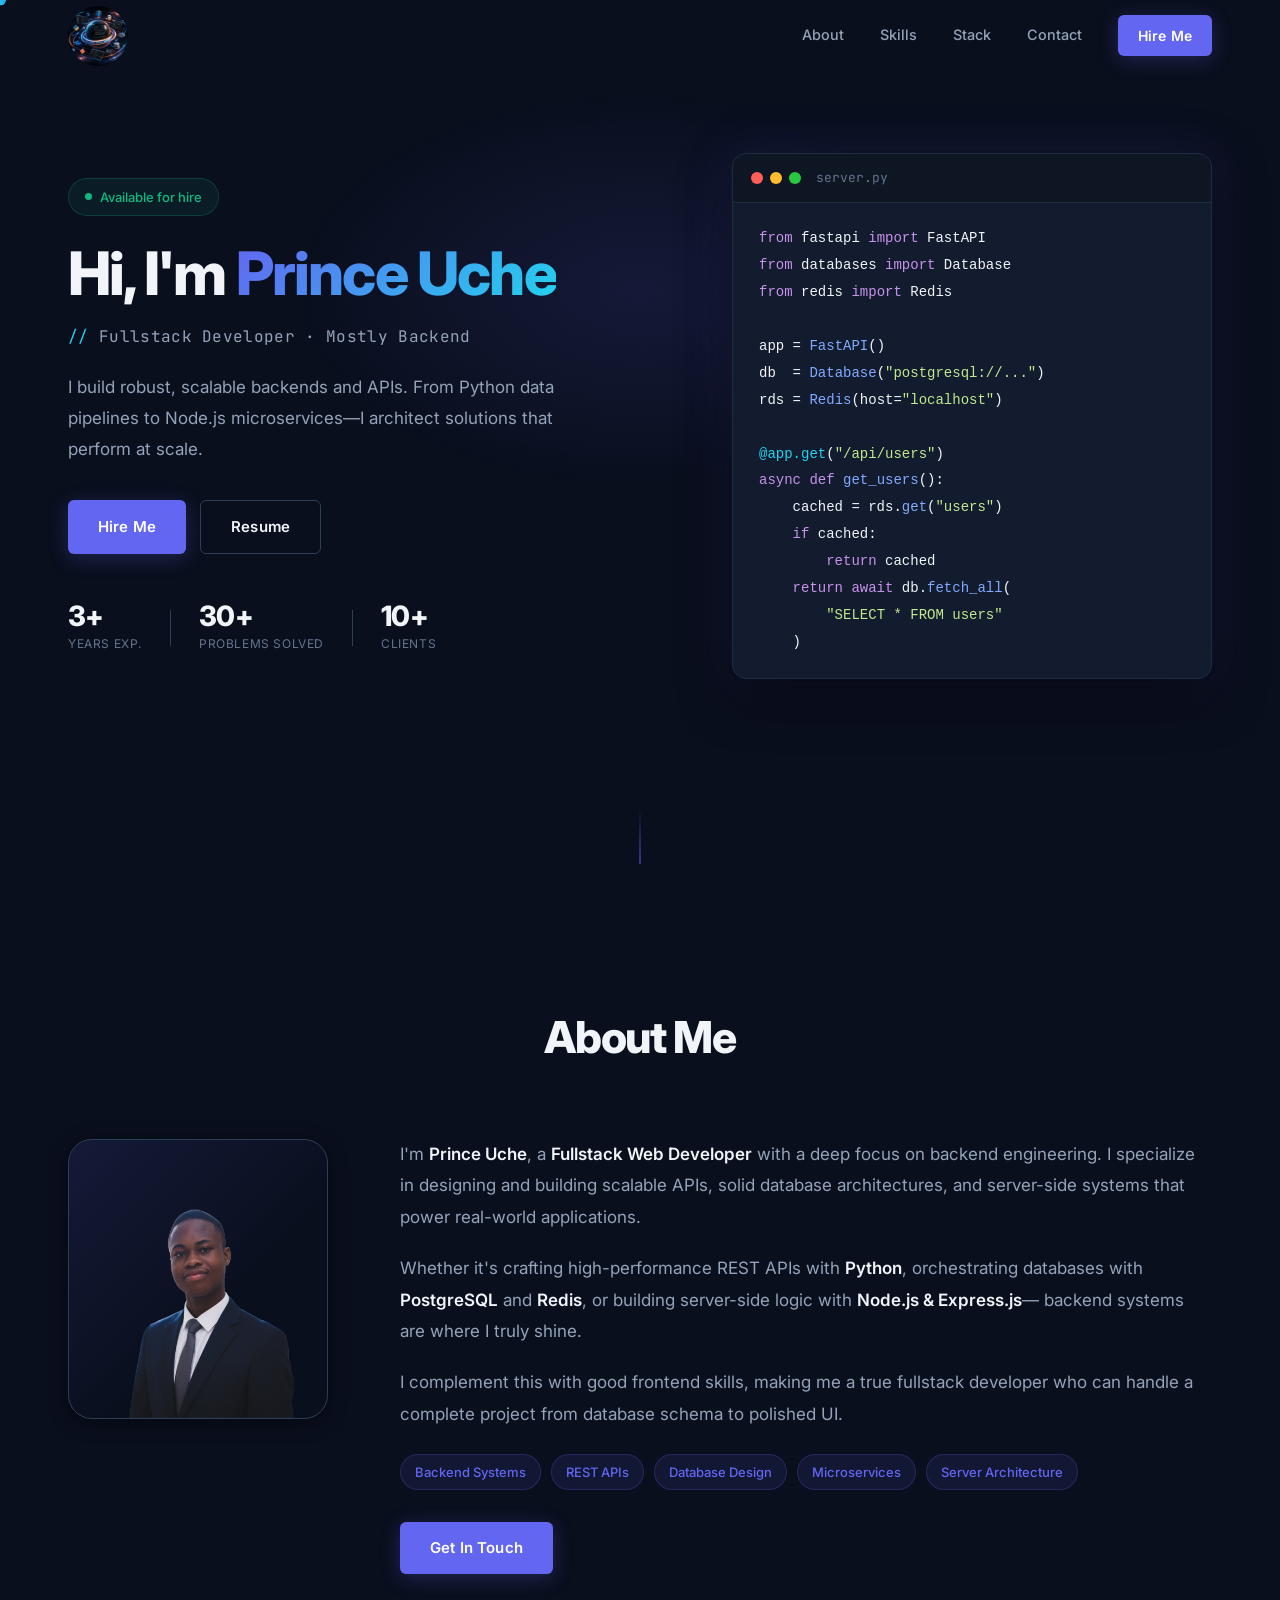
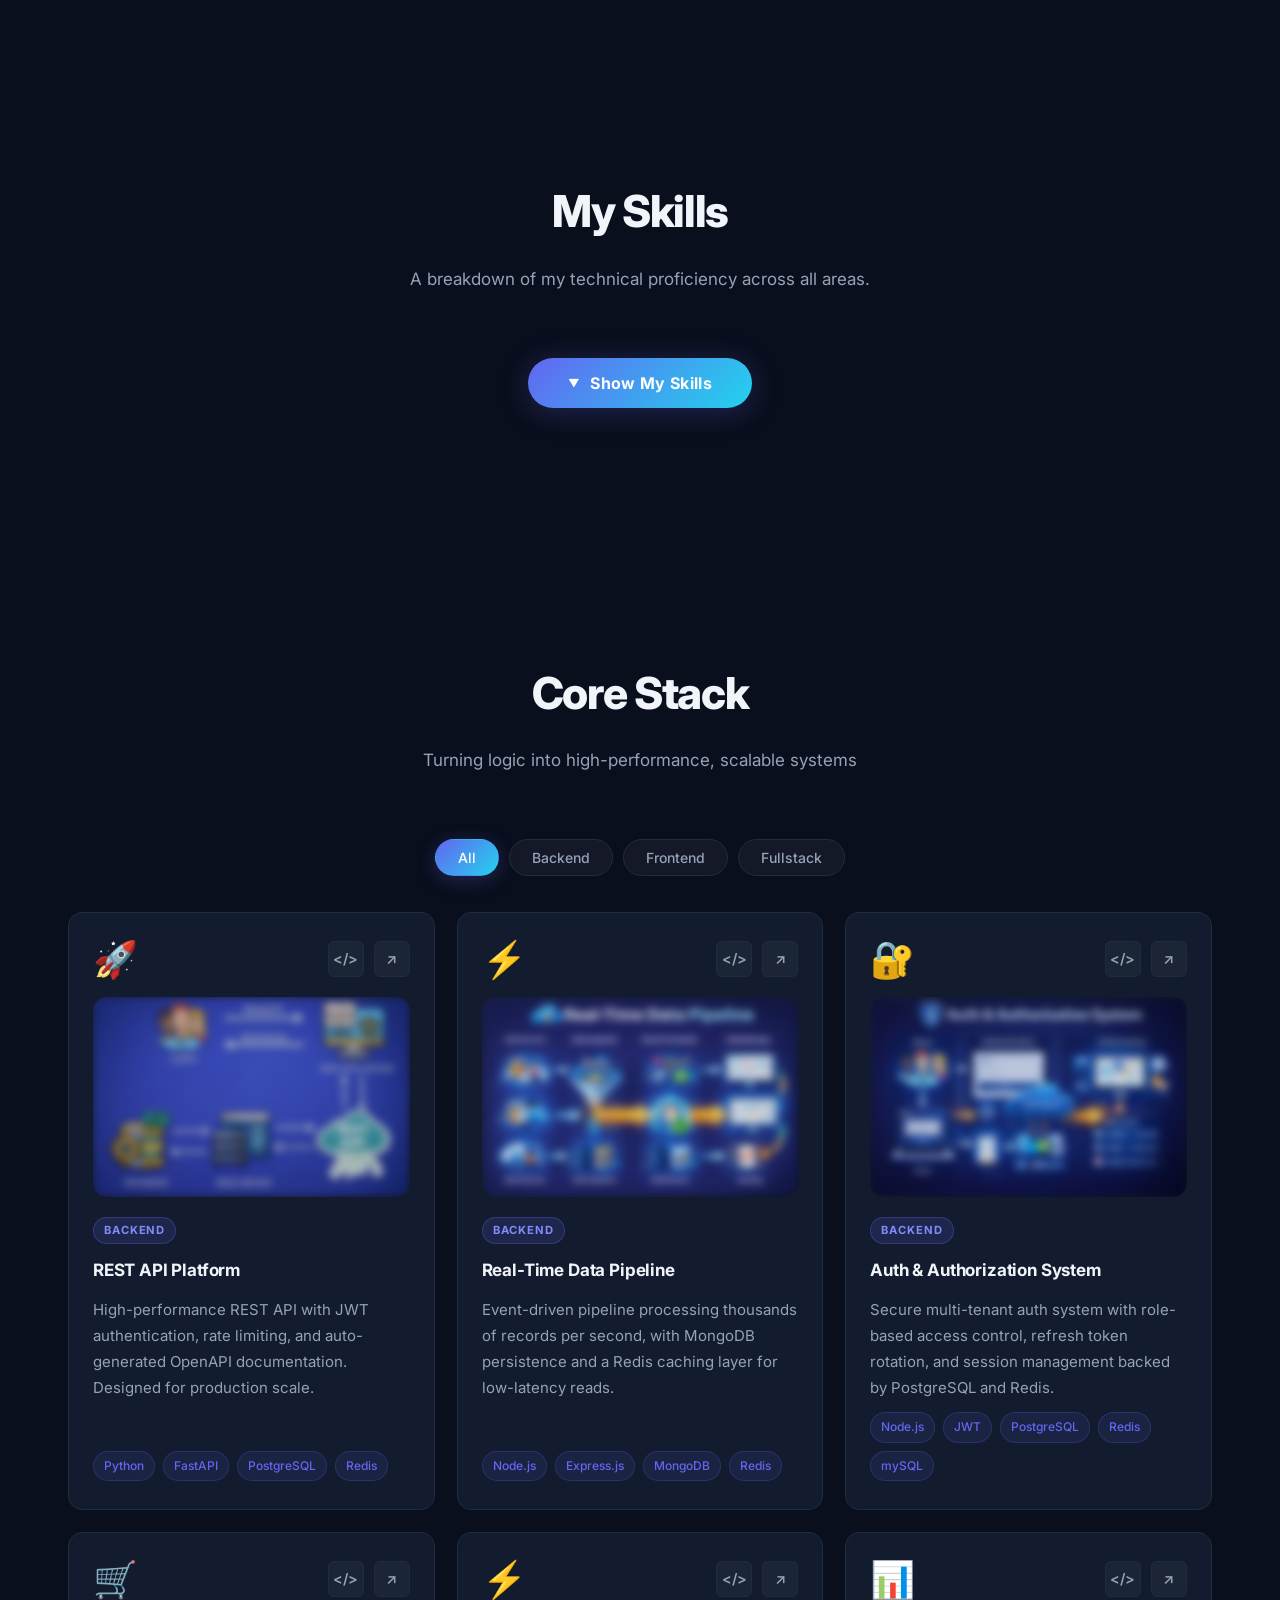
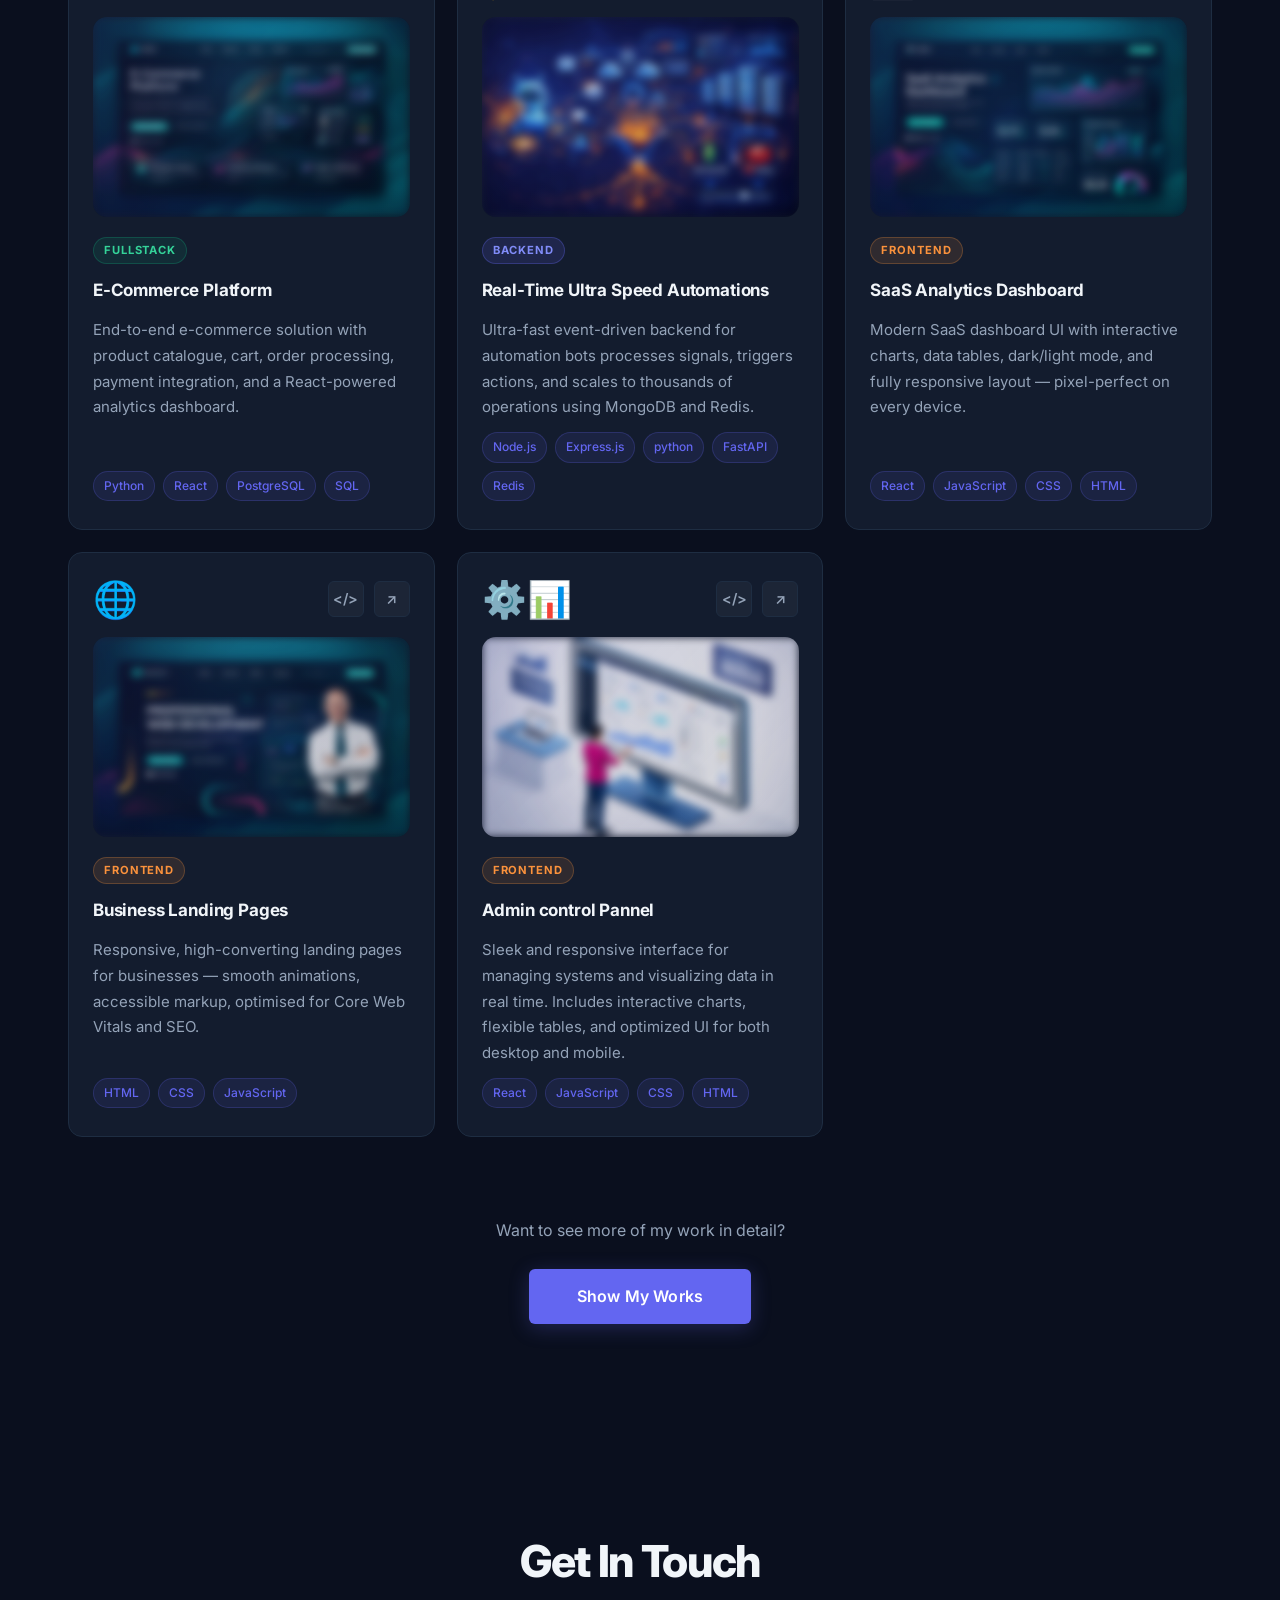
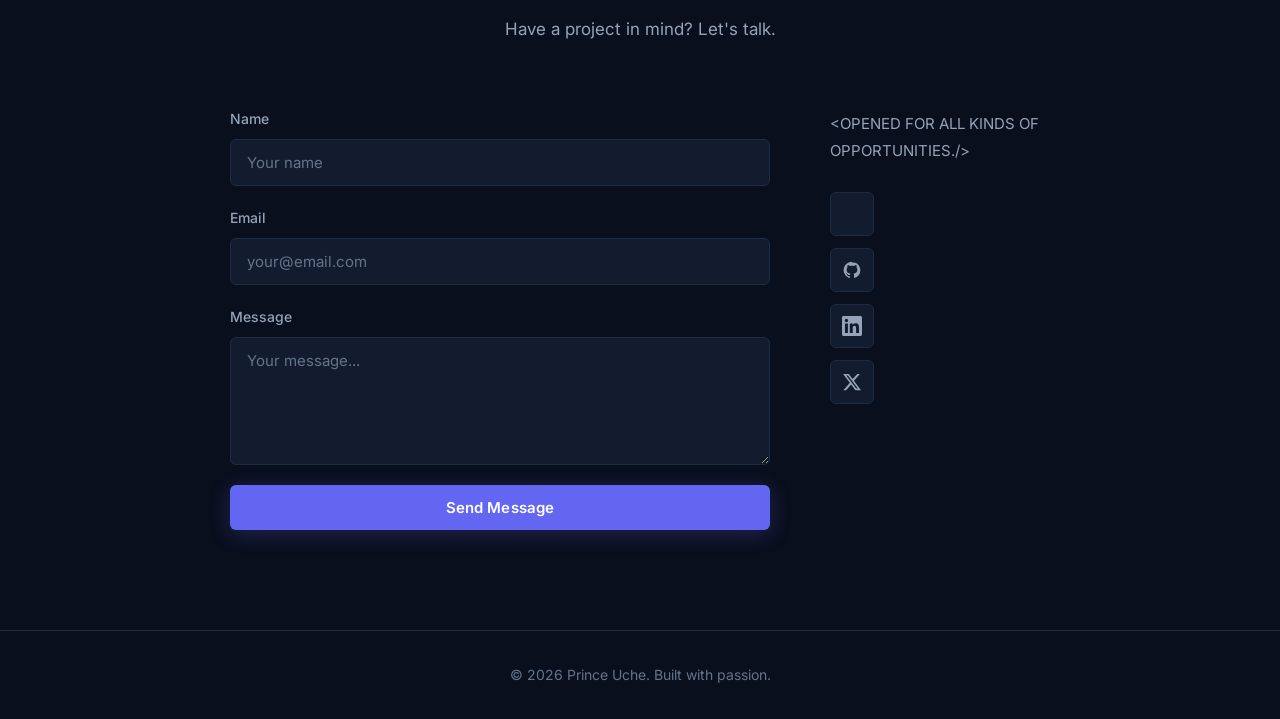
==== commit 24f7a289: "Update index.html" ====
--- a/portfolio/index.html
+++ b/portfolio/index.html
@@ -67,7 +67,7 @@
         </p>
         <div class="hero-actions">
           <a href="#contact"  class="btn btn-primary">Hire Me</a>
-          <a href="./works.html" class="btn btn-outline">View My Work</a>
+          <a href="./Prince Uche - CV.pdf" class="btn btn-outline">Resume</a>
         </div>
         <div class="hero-stats">
           <div class="stat">
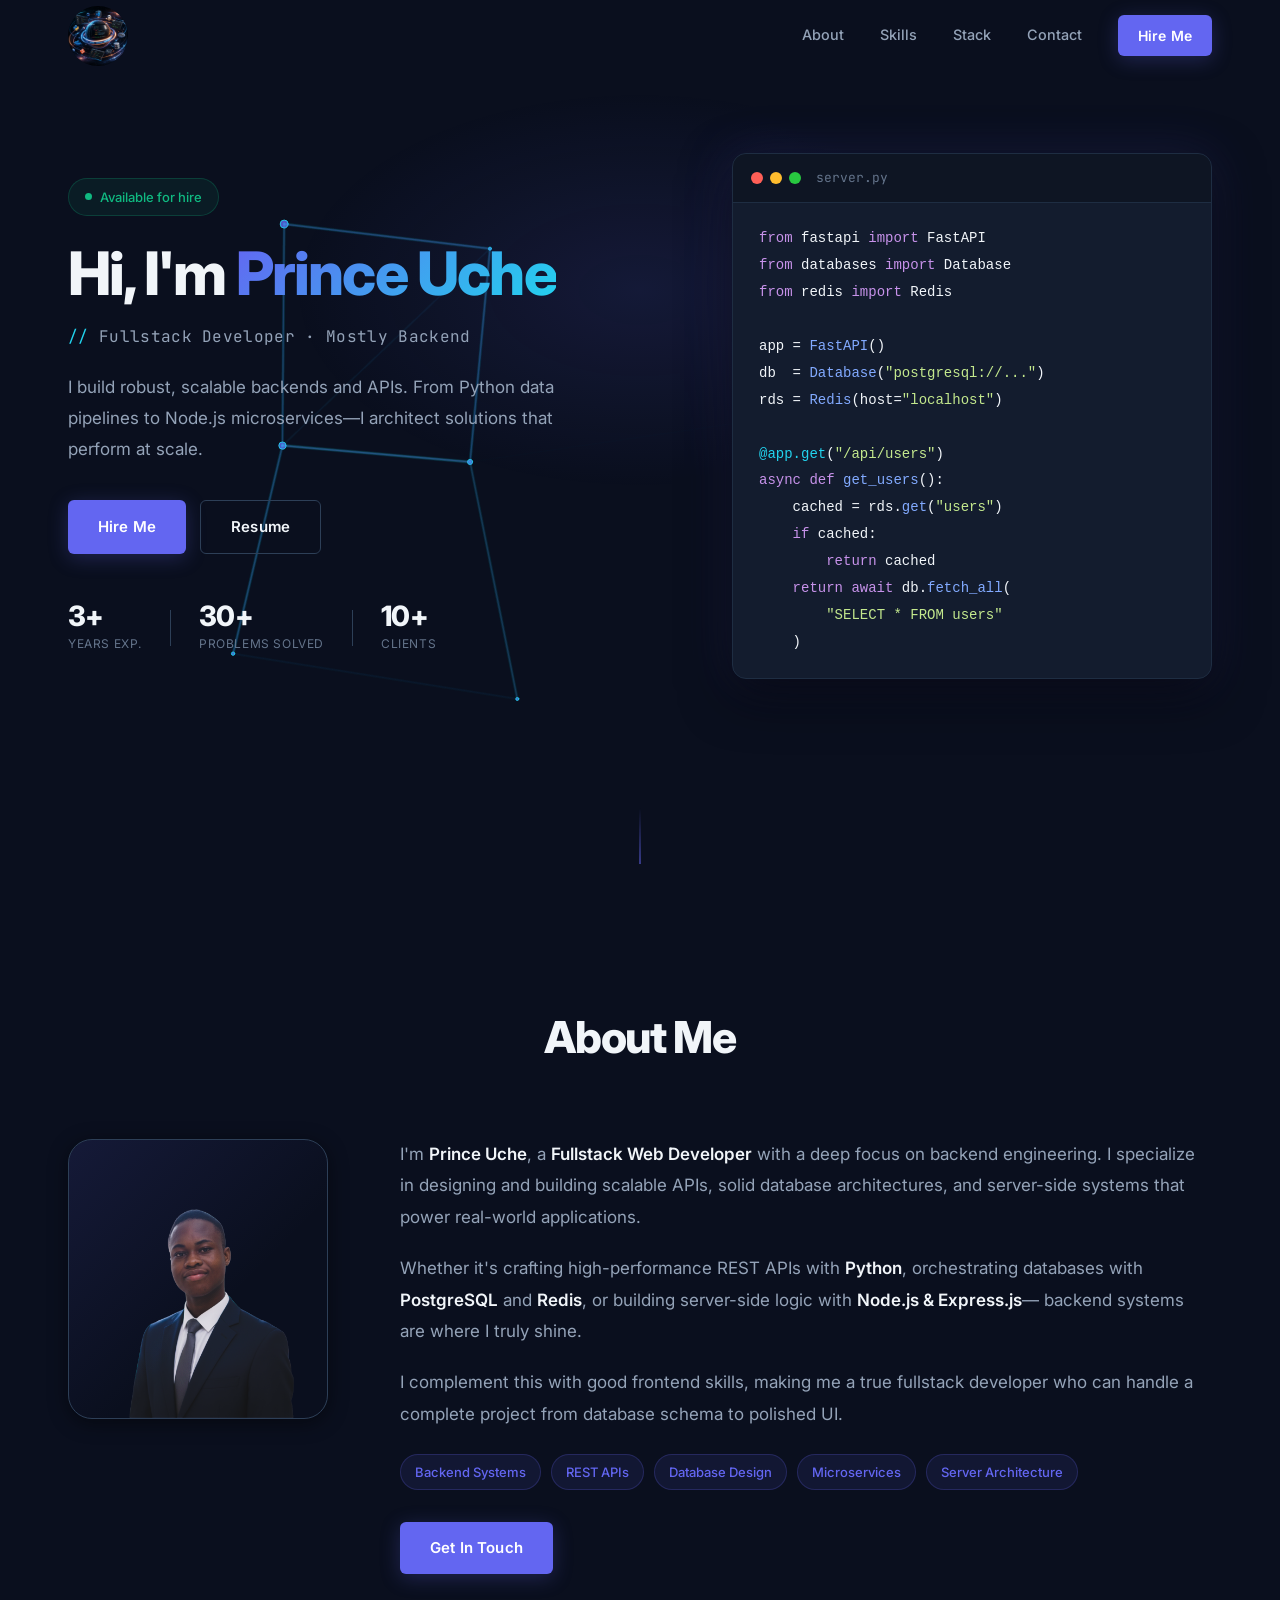
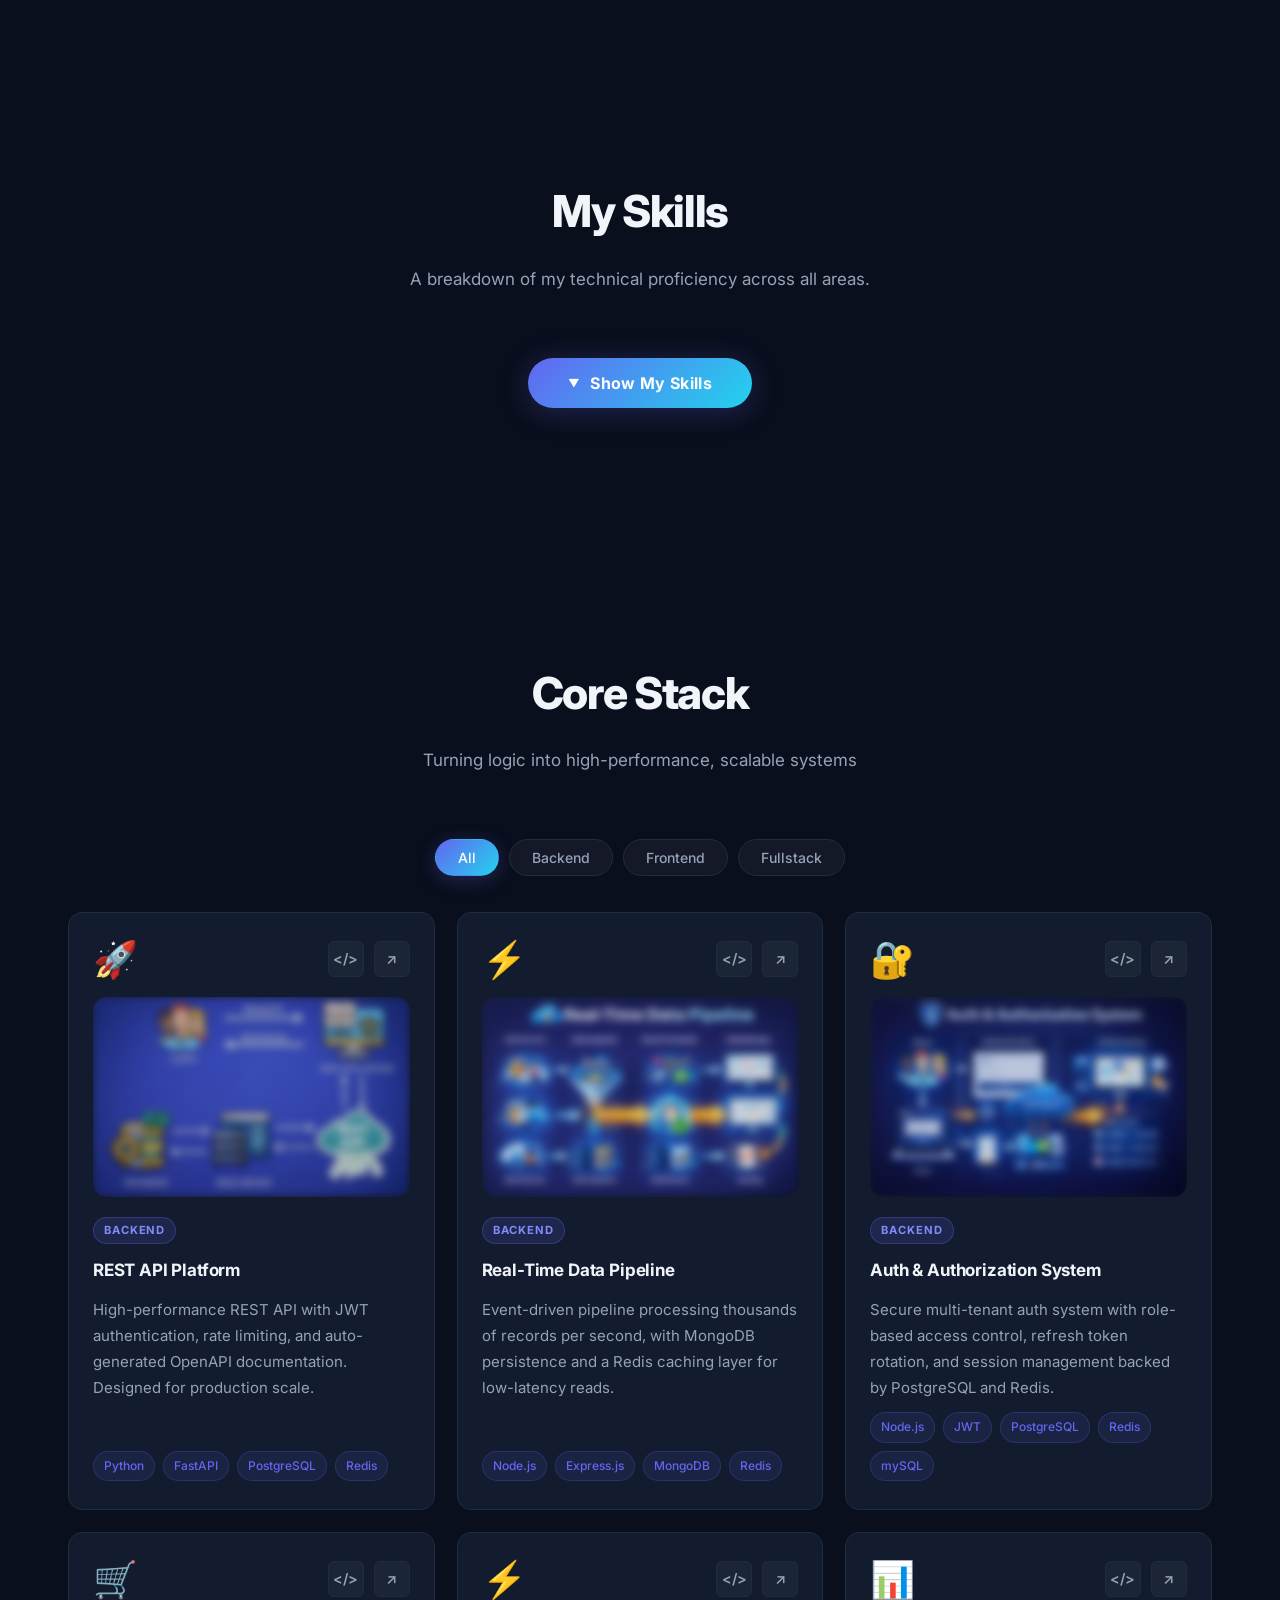
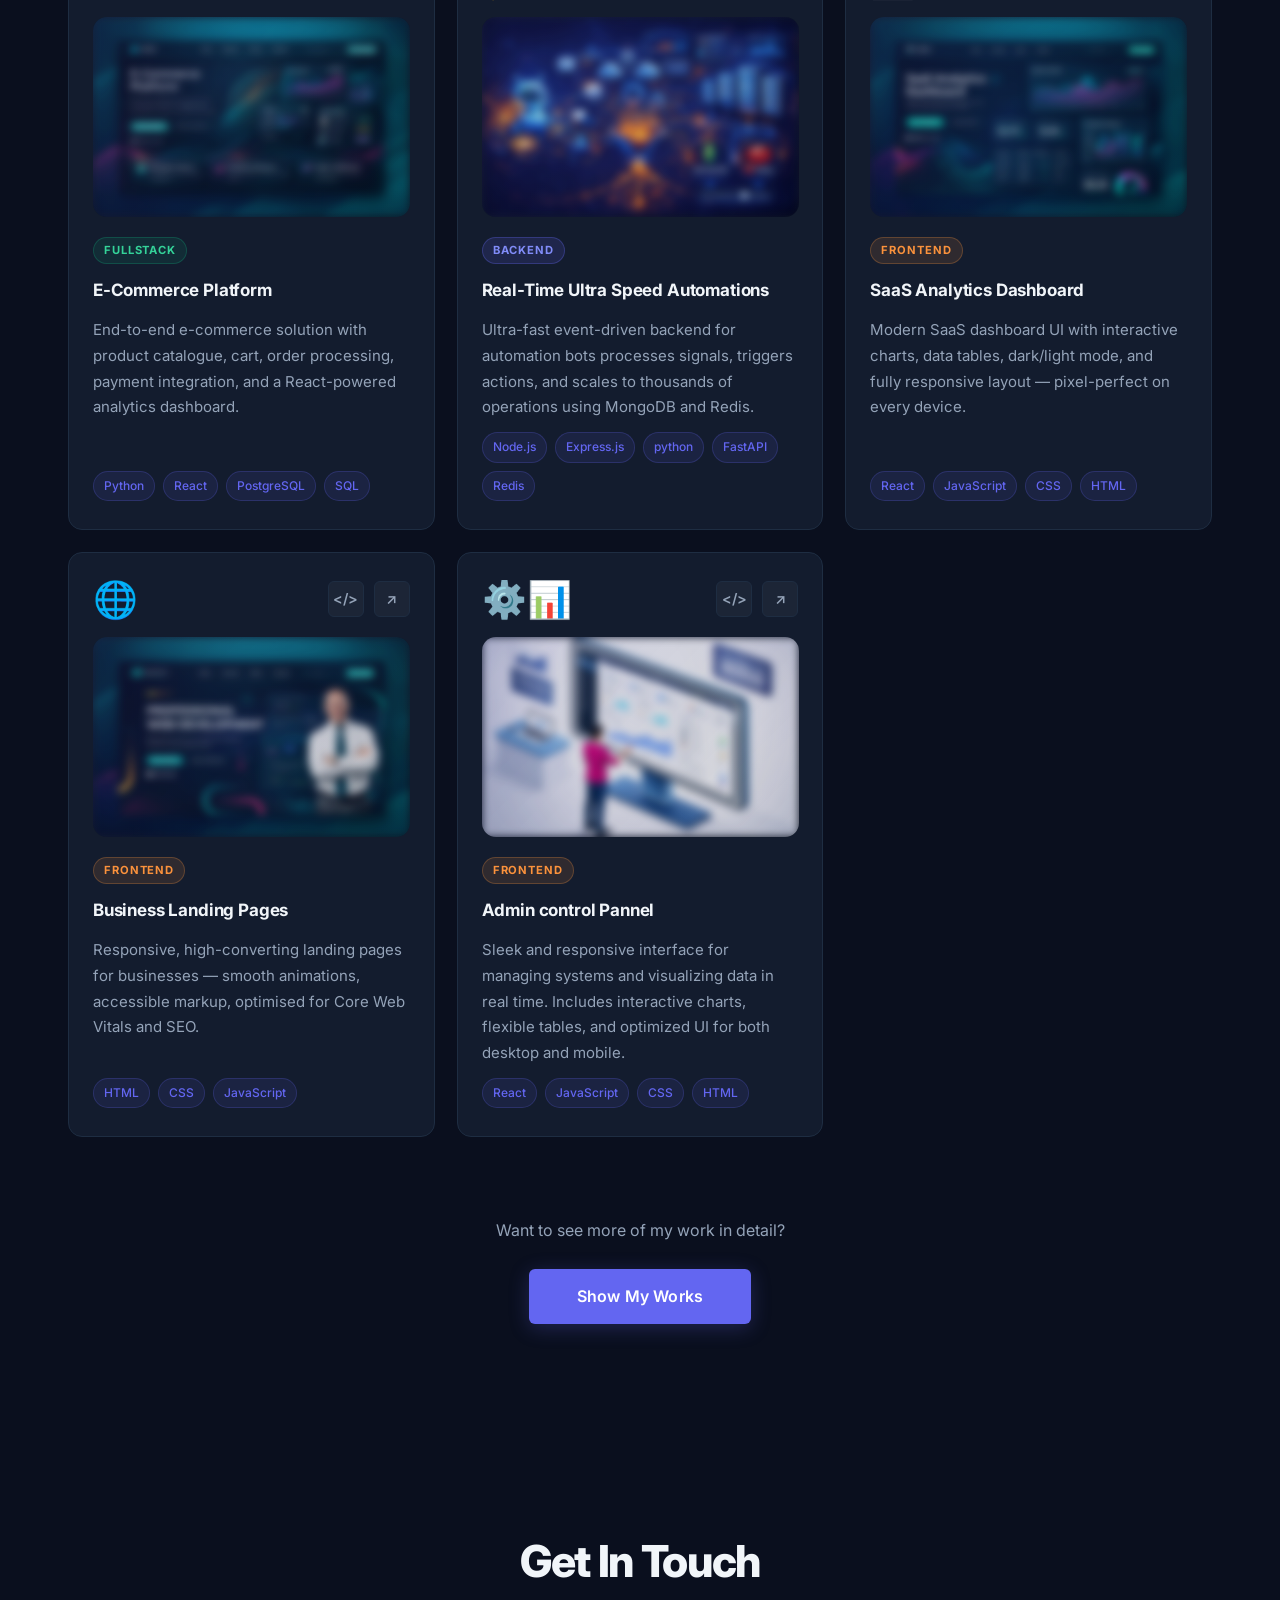
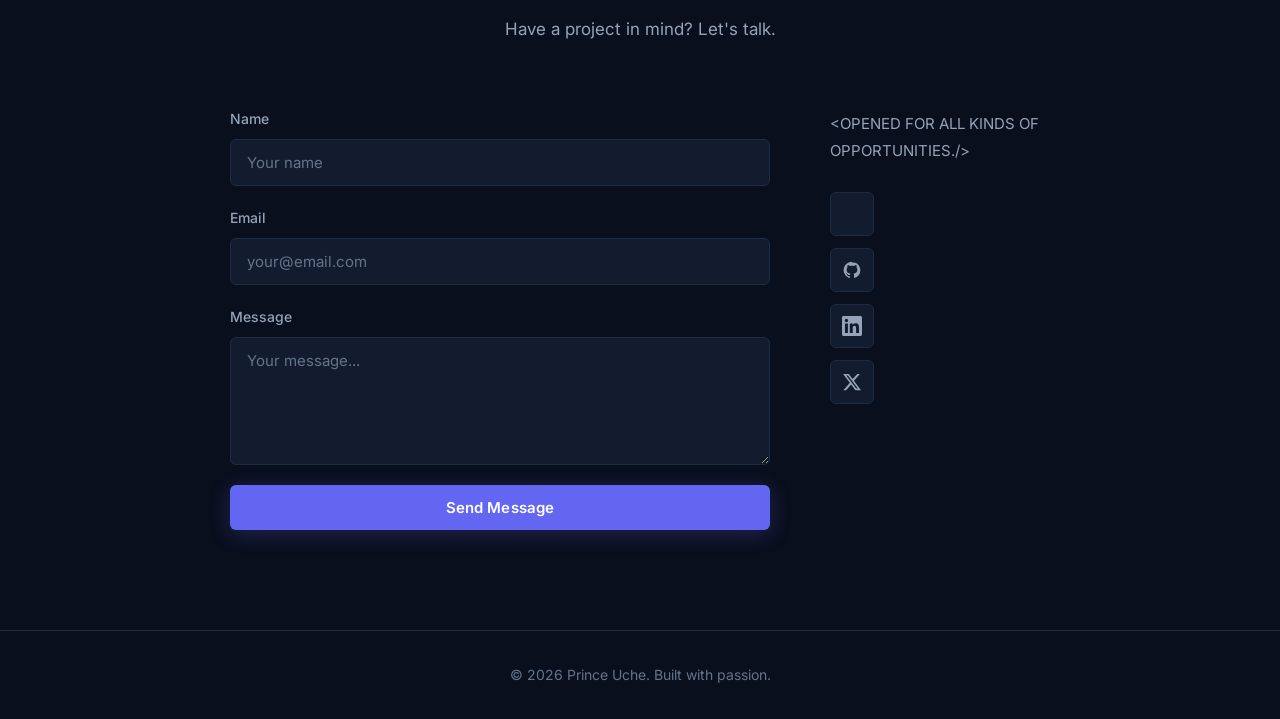
==== commit 9a30ceea: "Update index.html" ====
--- a/portfolio/index.html
+++ b/portfolio/index.html
@@ -67,7 +67,7 @@
         </p>
         <div class="hero-actions">
           <a href="#contact"  class="btn btn-primary">Hire Me</a>
-          <a href="./Prince Uche - CV.pdf" class="btn btn-outline">Resume</a>
+          <a href="./cv.html" class="btn btn-outline">Resume</a>
         </div>
         <div class="hero-stats">
           <div class="stat">
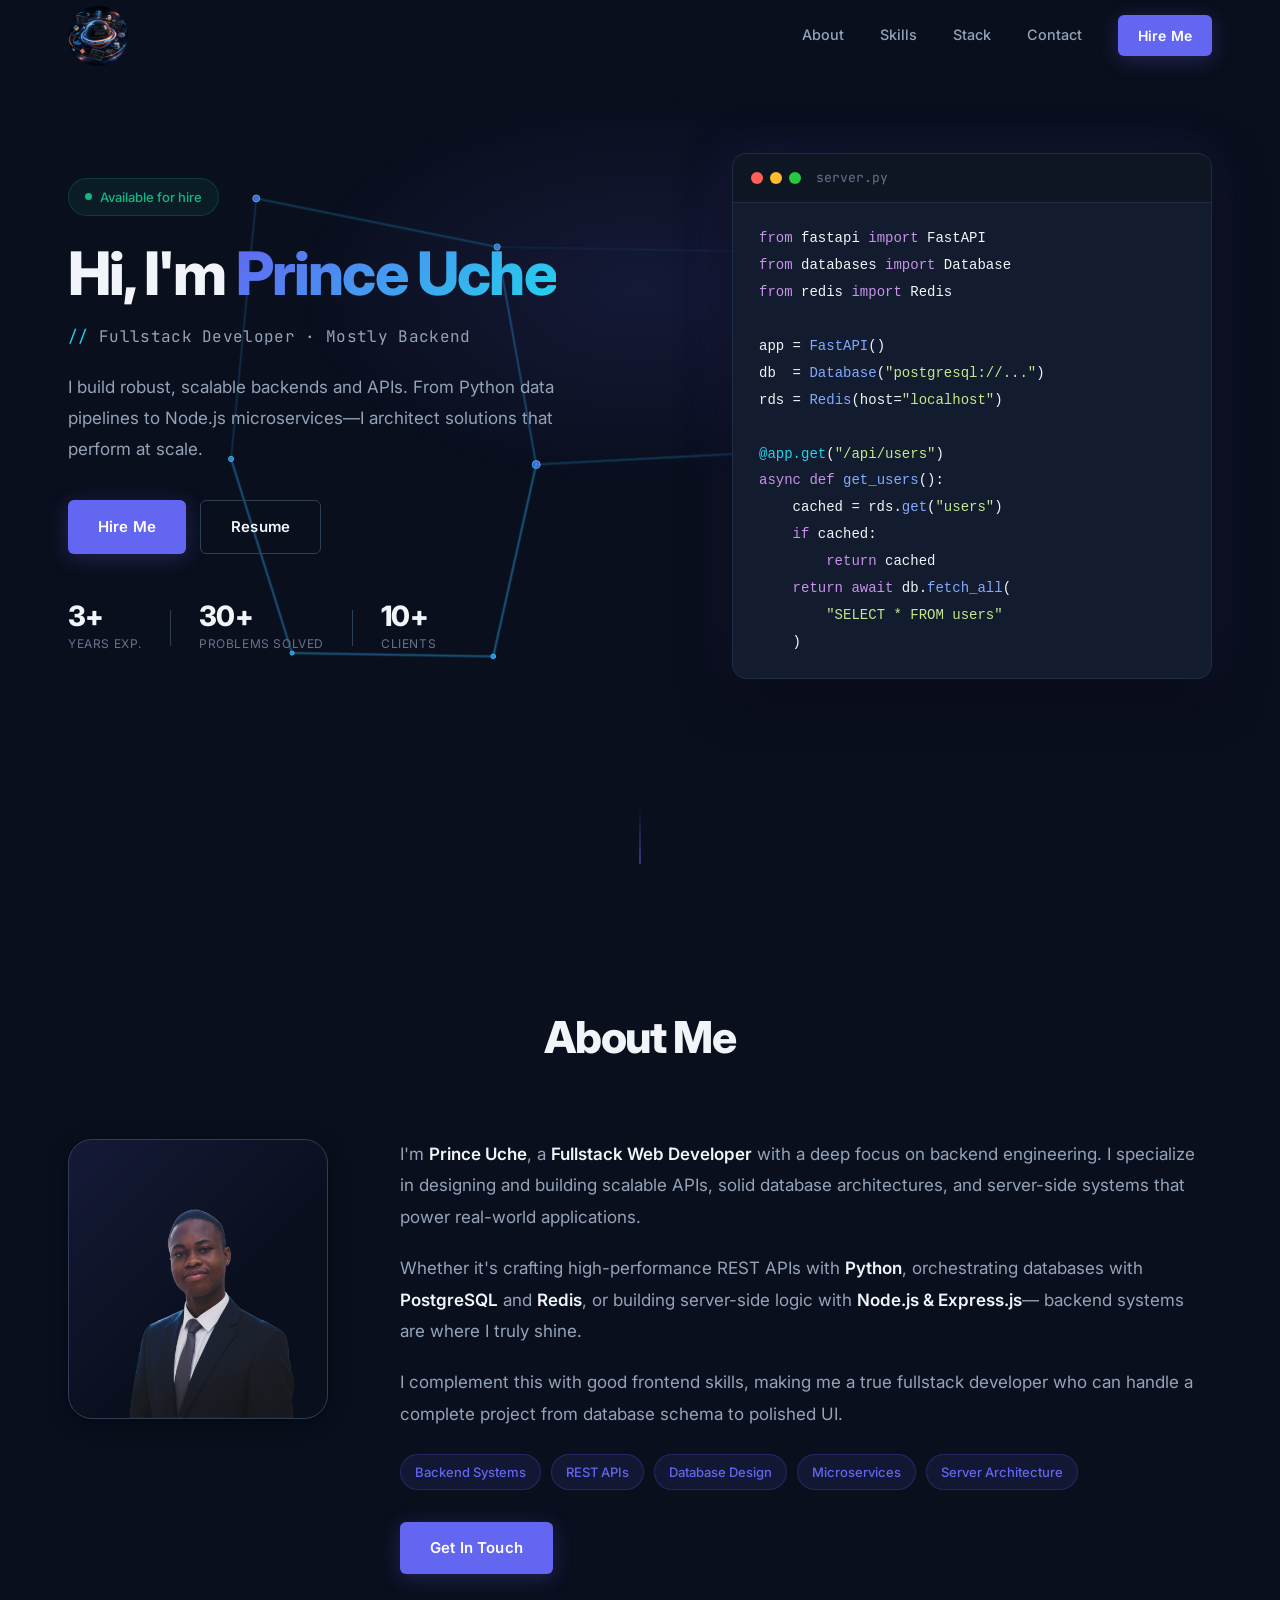
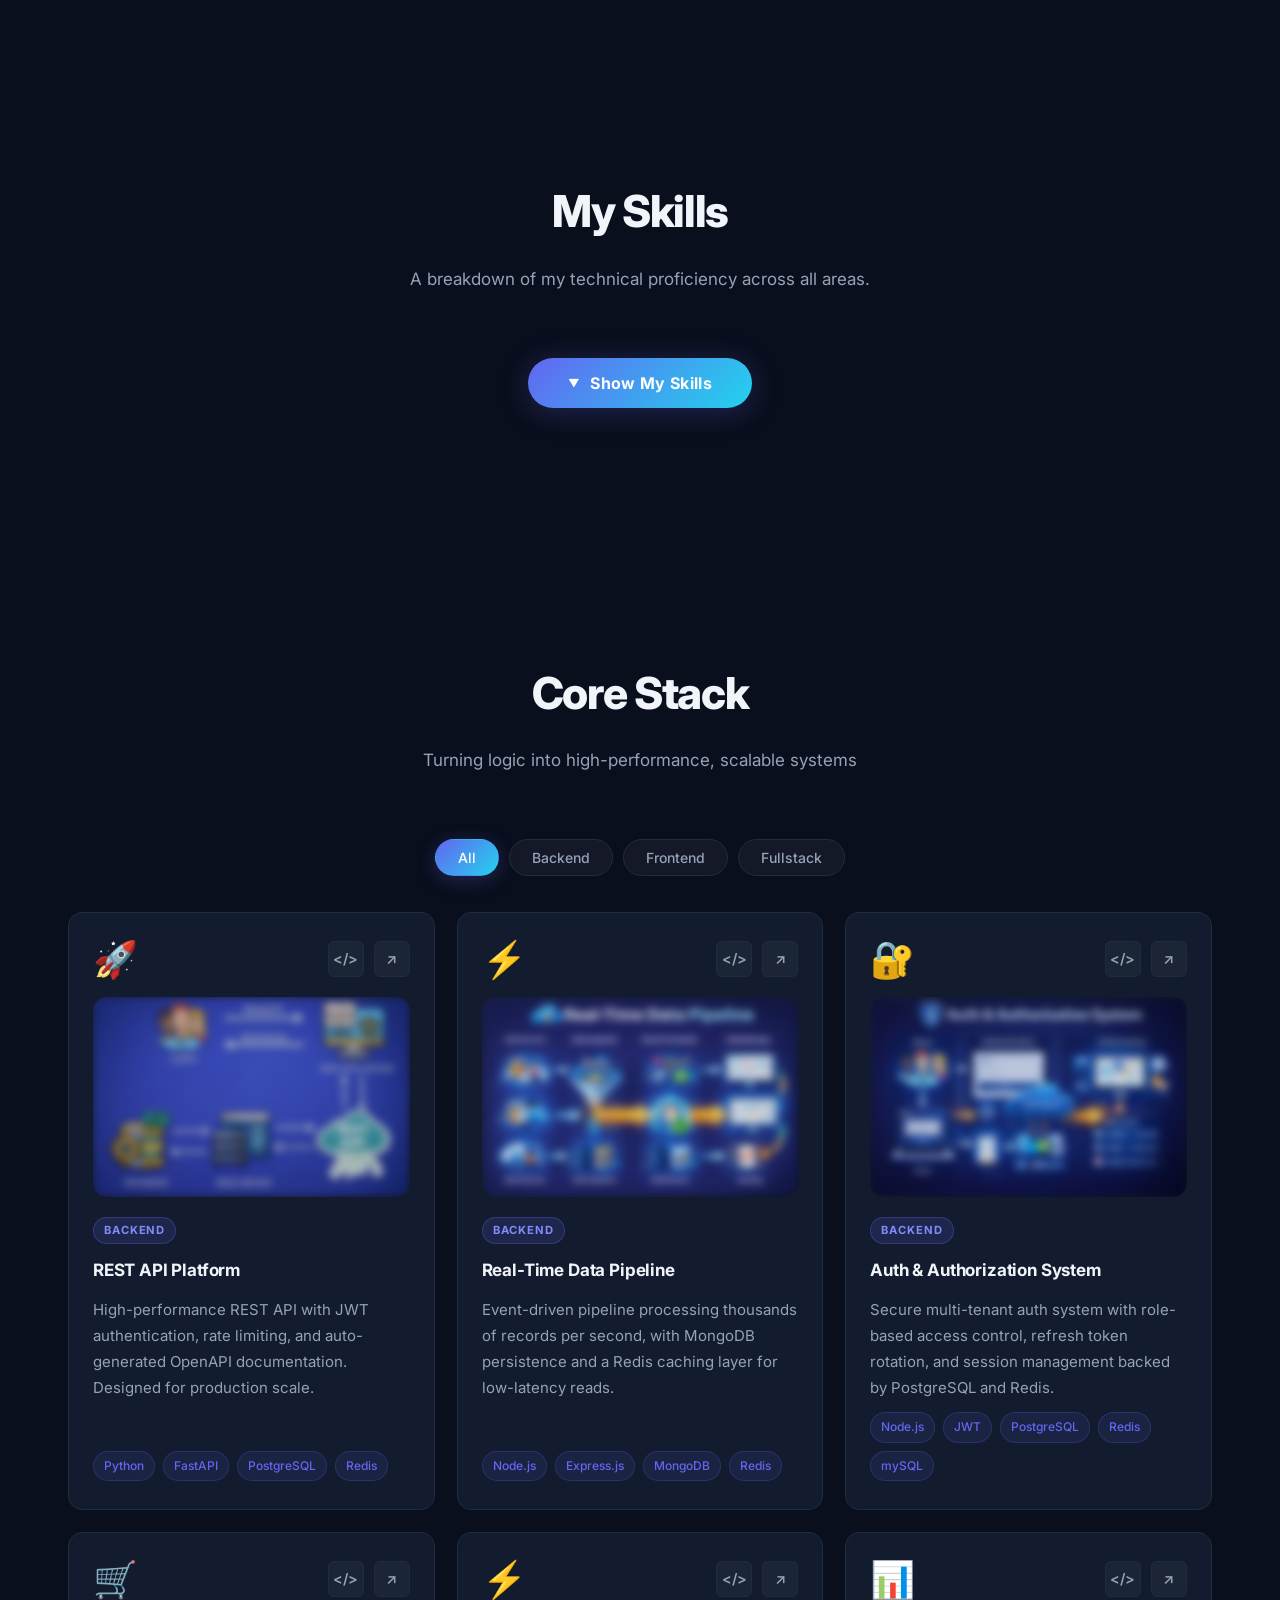
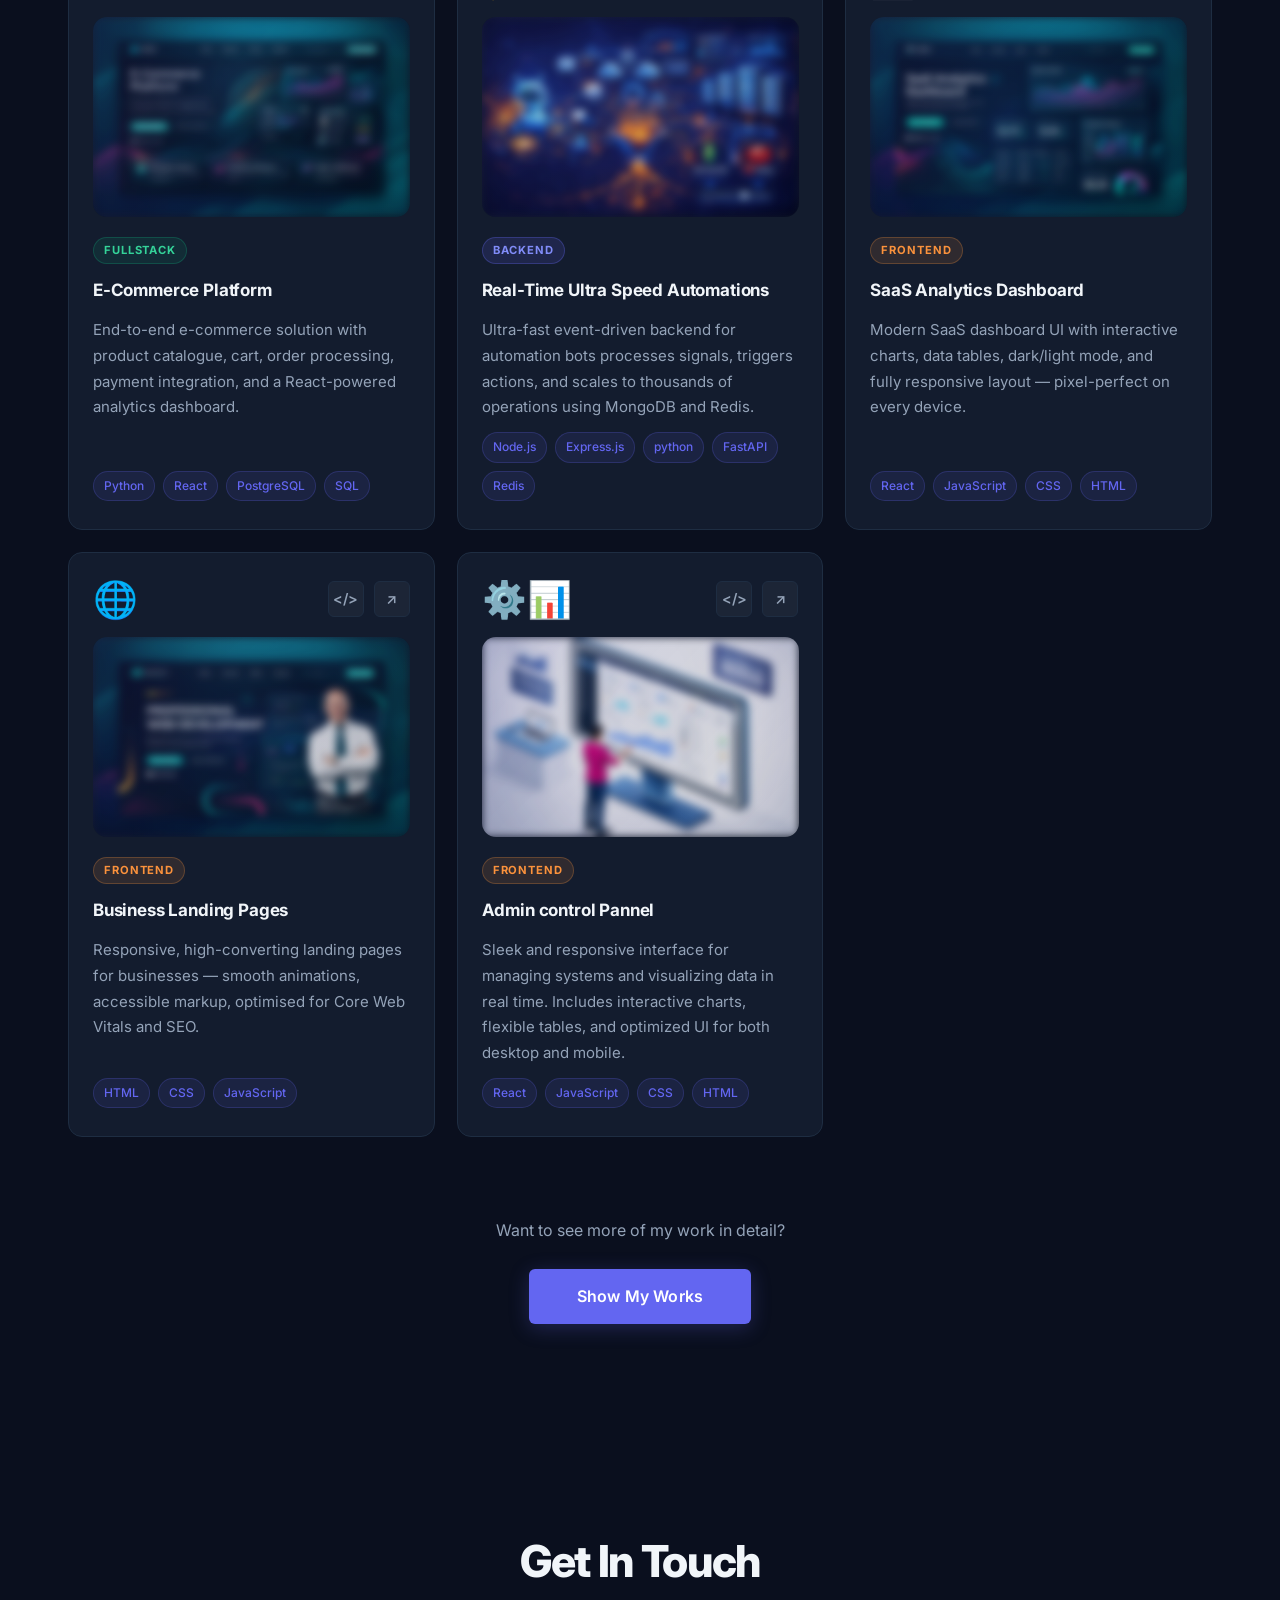
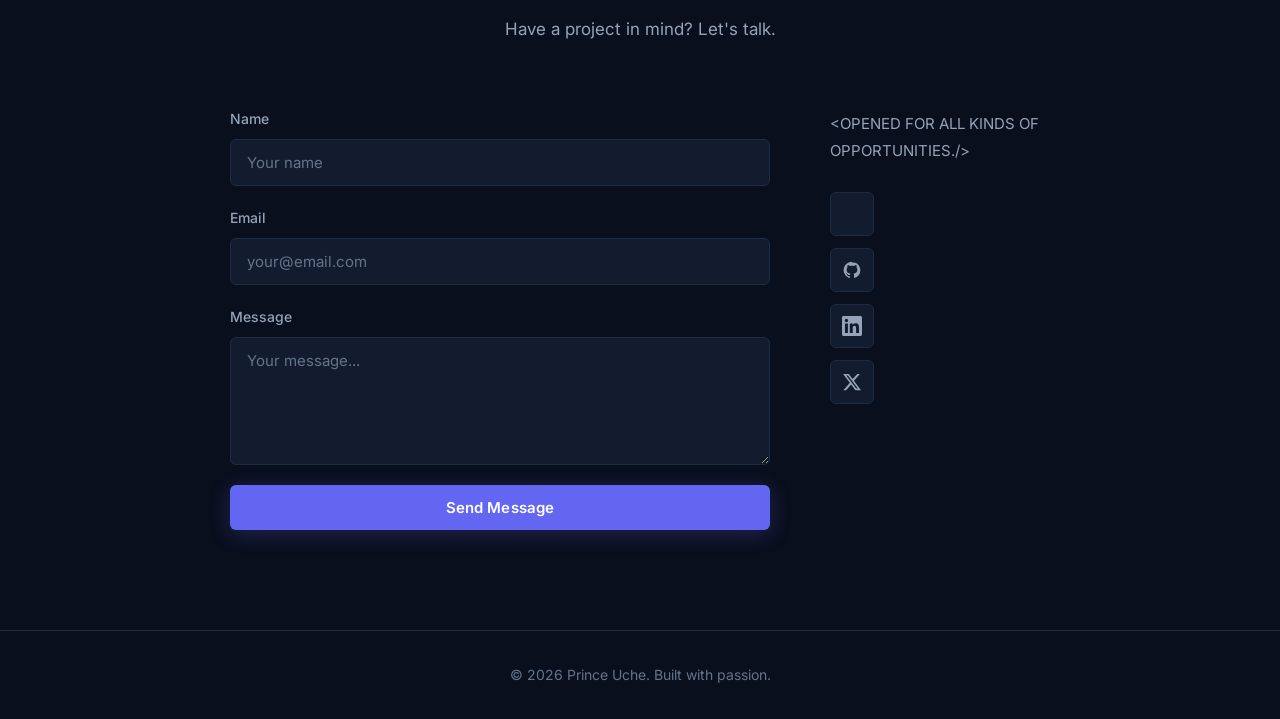
==== commit 2afb9fa1: "Update index.html" ====
--- a/portfolio/index.html
+++ b/portfolio/index.html
@@ -67,7 +67,7 @@
         </p>
         <div class="hero-actions">
           <a href="#contact"  class="btn btn-primary">Hire Me</a>
-          <a href="./cv.html" class="btn btn-outline">Resume</a>
+          <a href="cv.html" class="btn btn-outline">Resume</a>
         </div>
         <div class="hero-stats">
           <div class="stat">
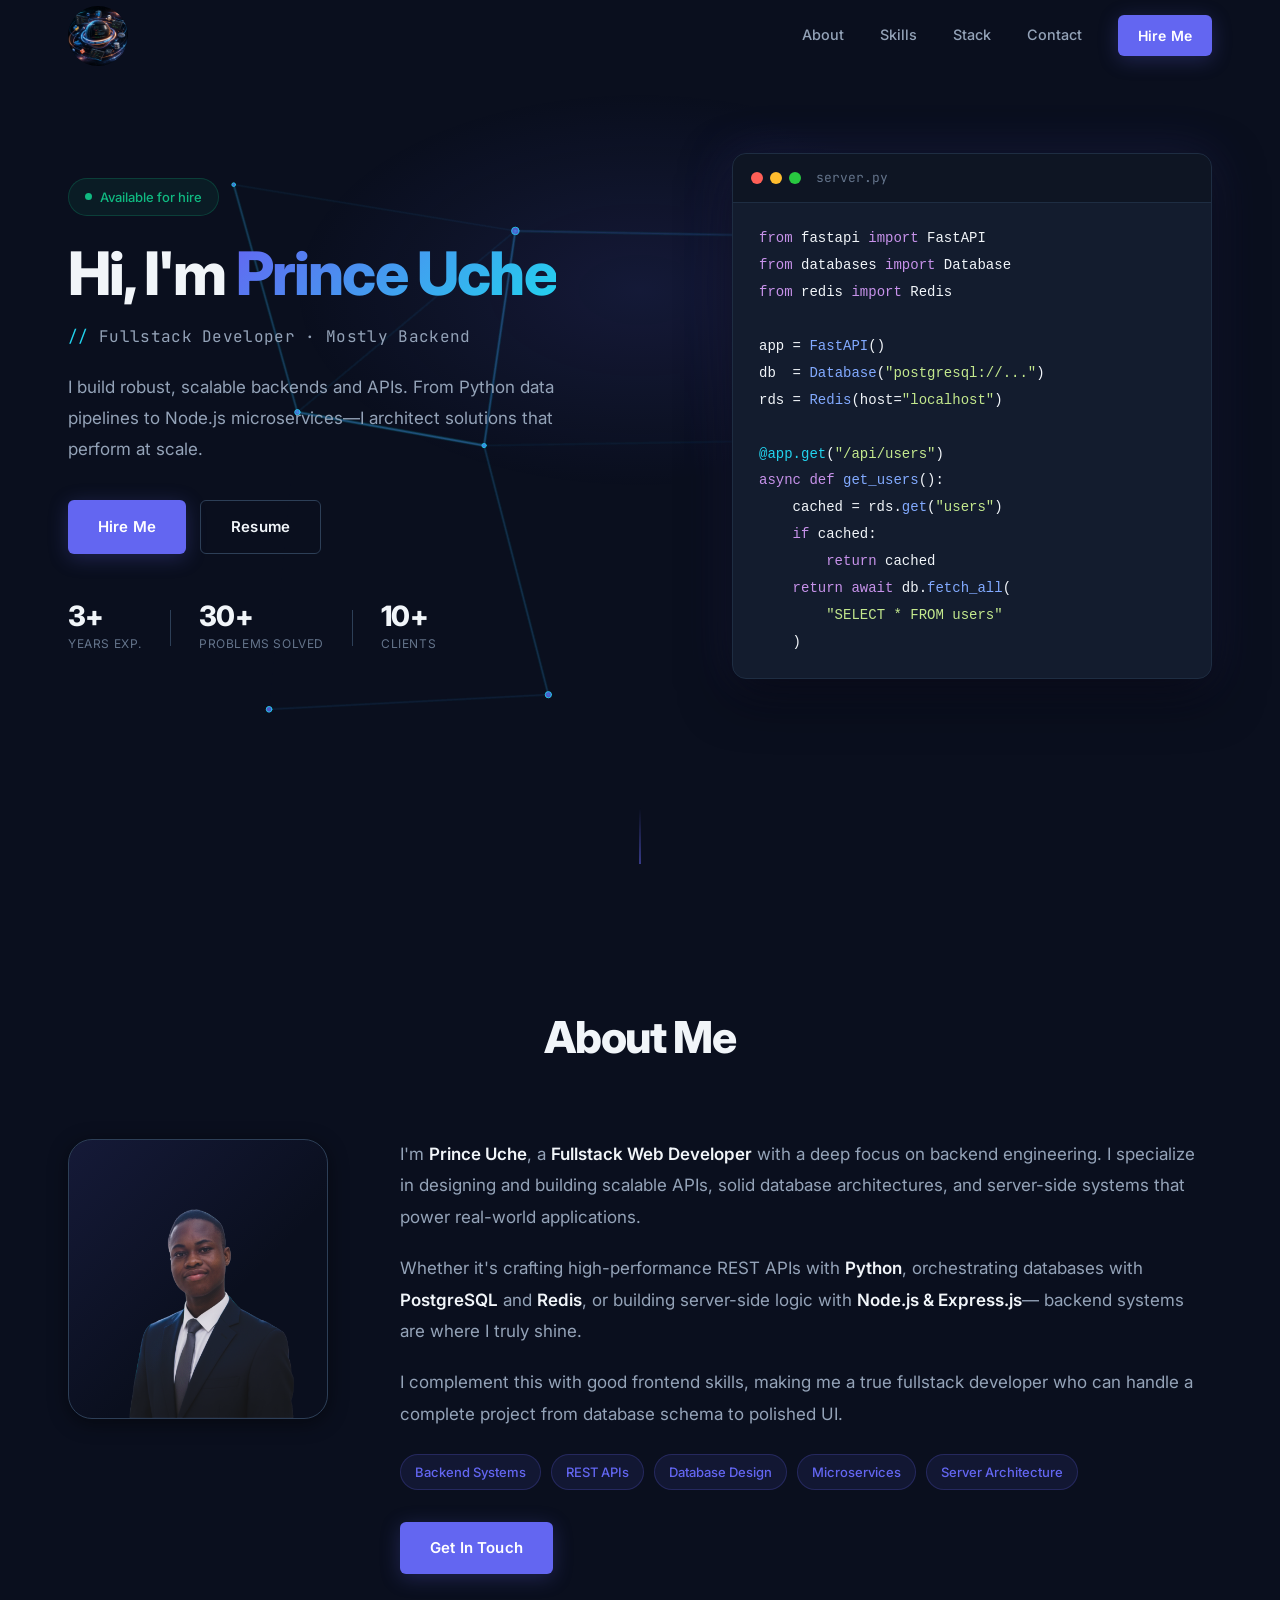
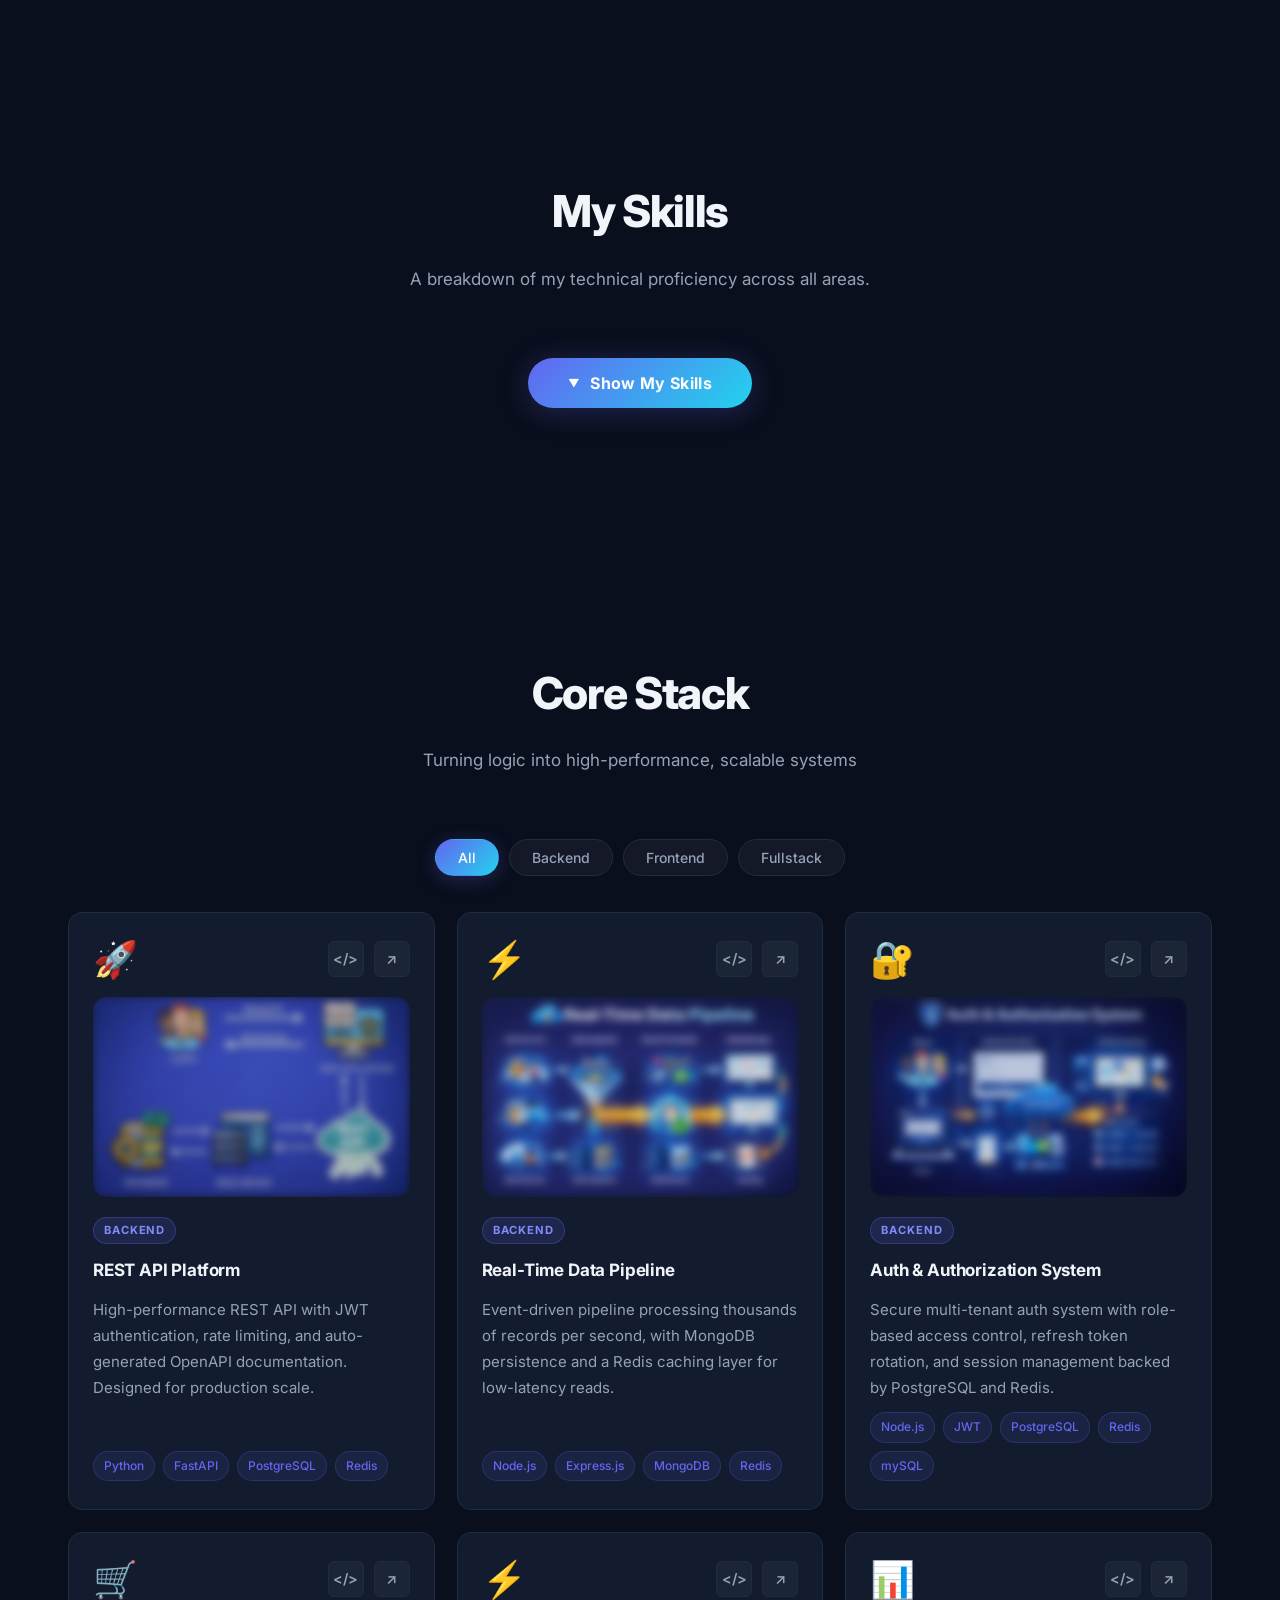
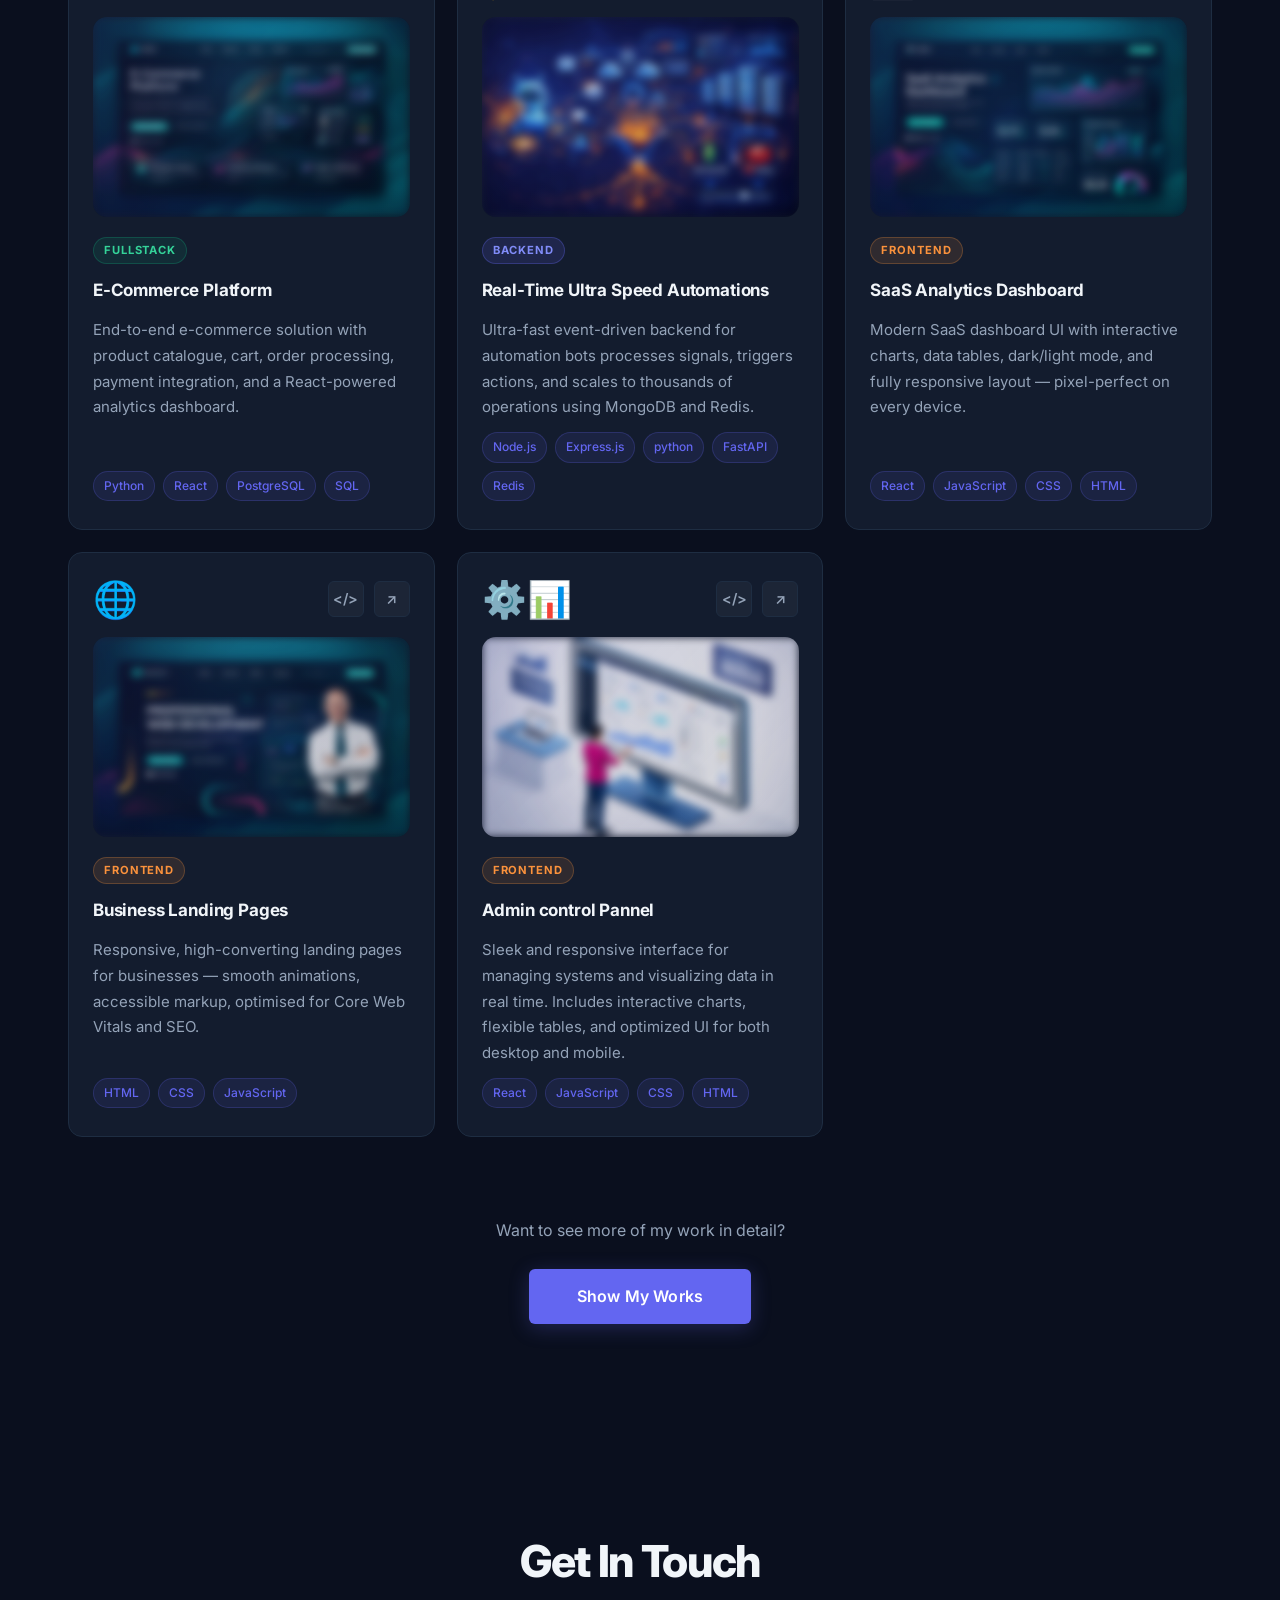
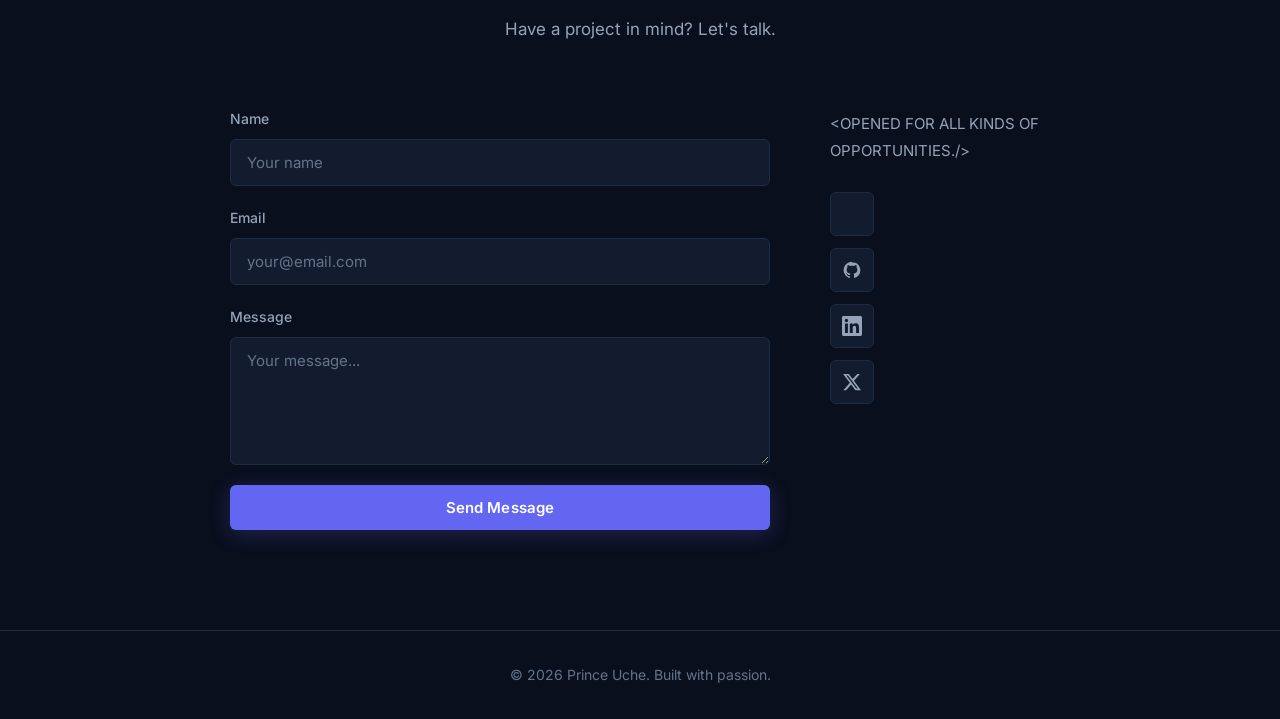
==== commit 5b5c1c13: "Update index.html" ====
--- a/portfolio/index.html
+++ b/portfolio/index.html
@@ -67,7 +67,7 @@
         </p>
         <div class="hero-actions">
           <a href="#contact"  class="btn btn-primary">Hire Me</a>
-          <a href="cv.html" class="btn btn-outline">Resume</a>
+          <a href="CV.pdf" class="btn btn-outline">Resume</a>
         </div>
         <div class="hero-stats">
           <div class="stat">
